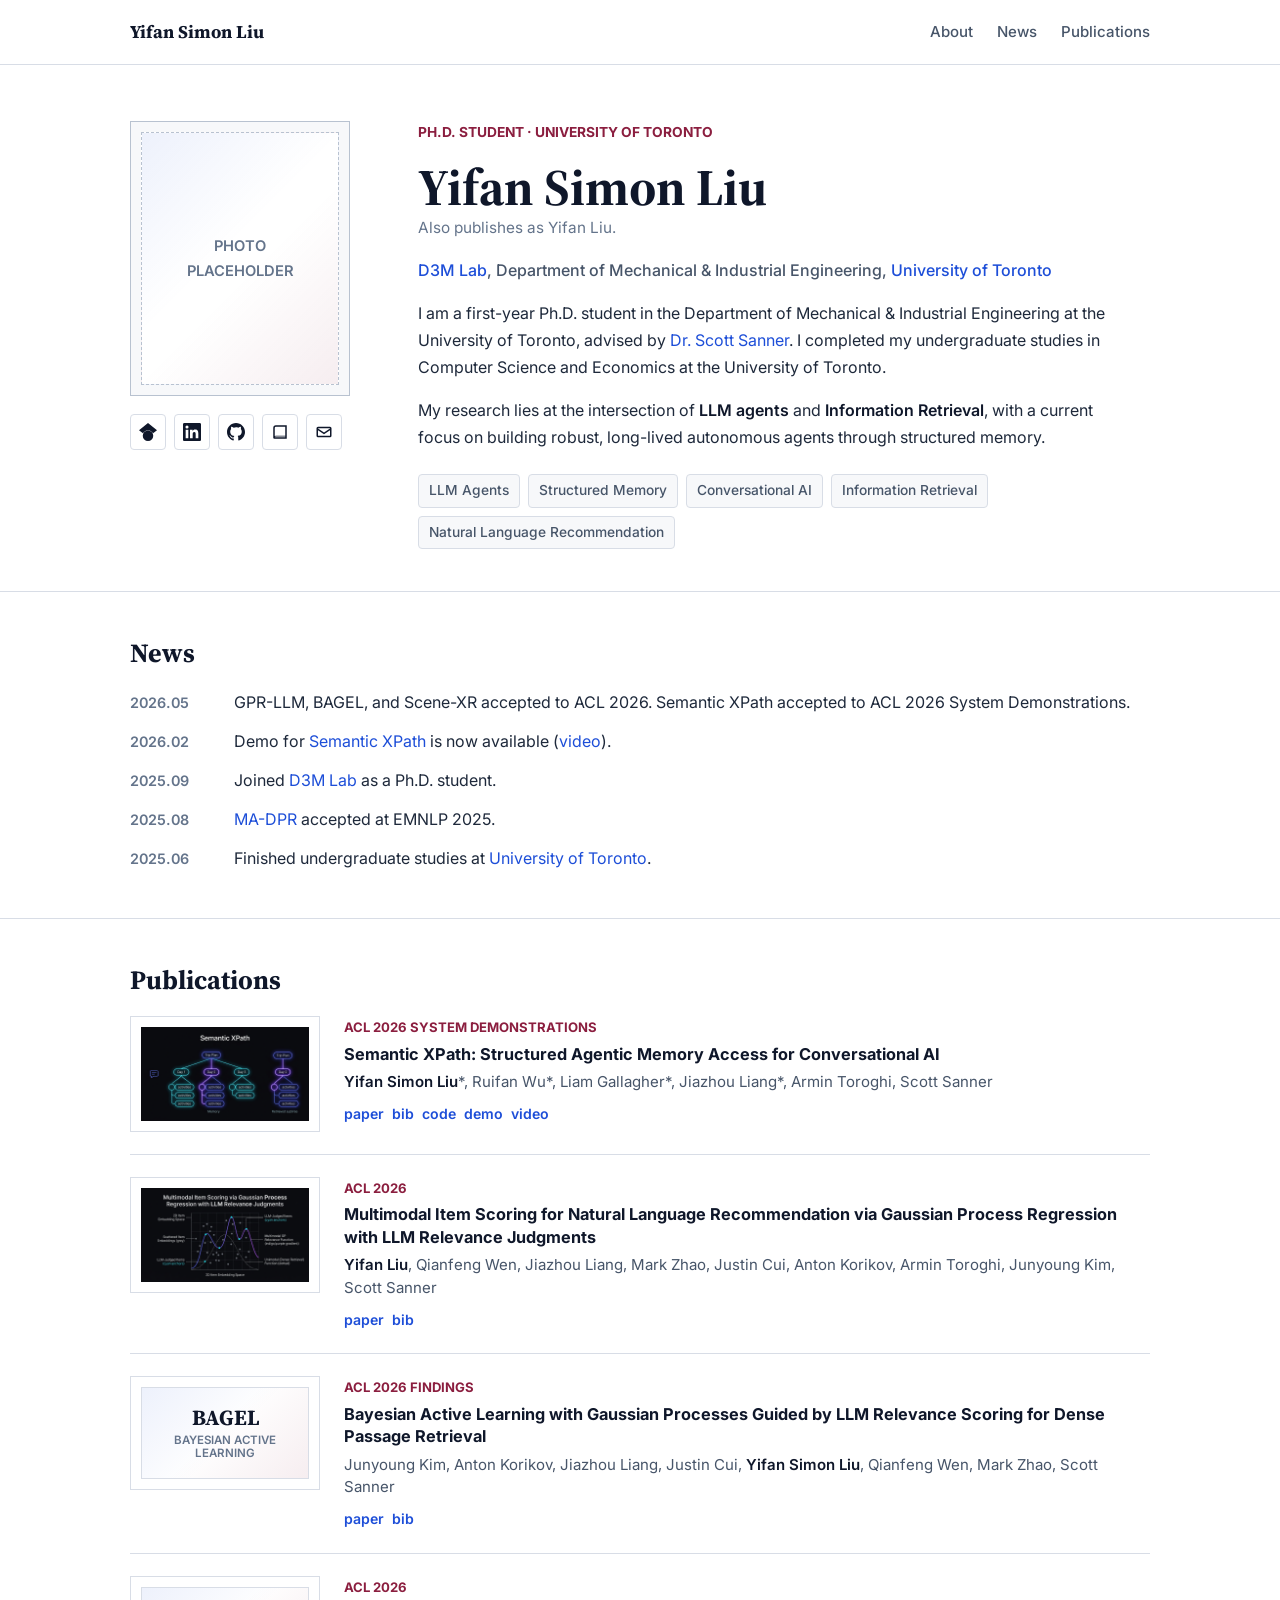
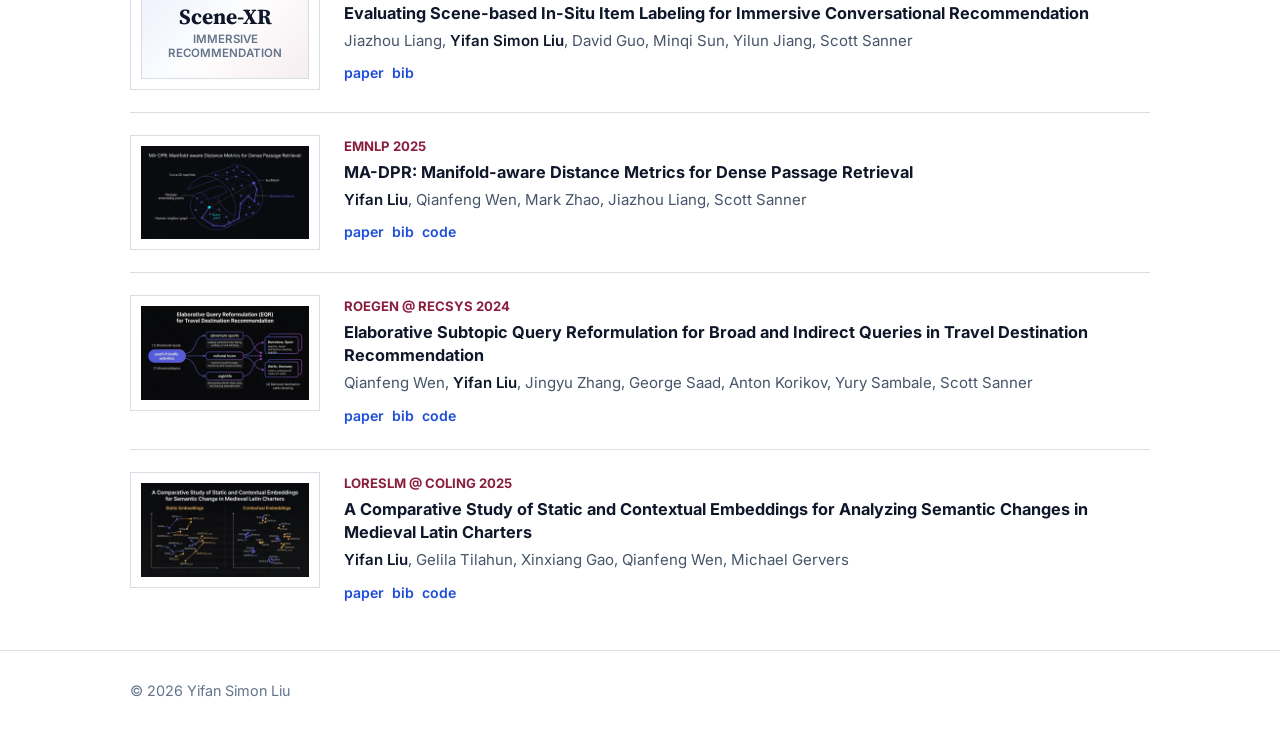
==== index.html @ dc2bb4fc "Keep desktop layout across viewports" ====
<!DOCTYPE html>
<html lang="en">
<head>
  <meta charset="UTF-8">
  <meta name="viewport" content="width=device-width, initial-scale=1.0">
  <title>Yifan Simon Liu</title>
  <meta name="description" content="Yifan Simon Liu, also known as Yifan Liu, is a Ph.D. student at the University of Toronto researching LLM agents, structured memory, conversational AI, and information retrieval.">
  <meta name="keywords" content="Yifan Simon Liu, Yifan Liu, YifanLiu2, University of Toronto, D3M Lab, LLM agents, structured memory, conversational AI, information retrieval, natural language recommendation">
  <meta name="author" content="Yifan Simon Liu">
  <meta property="og:title" content="Yifan Simon Liu">
  <meta property="og:description" content="Ph.D. student at the University of Toronto researching LLM agents and information retrieval.">
  <meta property="og:type" content="website">
  <meta name="twitter:card" content="summary">
  <link rel="preconnect" href="https://fonts.googleapis.com">
  <link rel="preconnect" href="https://fonts.gstatic.com" crossorigin>
  <link href="https://fonts.googleapis.com/css2?family=Inter:wght@400;500;600;700&family=Source+Serif+4:wght@500;600;700&display=swap" rel="stylesheet">
  <link rel="icon" href="data:image/svg+xml,%3Csvg xmlns='http://www.w3.org/2000/svg' viewBox='0 0 64 64'%3E%3Crect width='64' height='64' fill='%230f172a'/%3E%3Ctext x='32' y='39' text-anchor='middle' font-family='Georgia,serif' font-size='22' font-weight='700' fill='white'%3EYSL%3C/text%3E%3C/svg%3E">
  <link rel="stylesheet" href="style.css?v=20260528c">
  <script type="application/ld+json">
    {
      "@context": "https://schema.org",
      "@type": "Person",
      "name": "Yifan Simon Liu",
      "alternateName": ["Yifan Liu", "YifanLiu2"],
      "affiliation": {
        "@type": "CollegeOrUniversity",
        "name": "University of Toronto"
      },
      "email": "mailto:yifan.liu@mail.utoronto.ca",
      "url": "https://yifanliu2.github.io/",
      "sameAs": [
        "https://github.com/YifanLiu2",
        "https://scholar.google.ca/citations?user=wwe0h94AAAAJ&hl=en",
        "https://www.linkedin.com/in/liu-yifan-b5b281249/",
        "https://aclanthology.org/people/yifan-simon-liu/"
      ]
    }
  </script>
</head>
<body>
  <header class="site-header">
    <nav class="nav" id="nav" aria-label="Primary navigation">
      <a href="#about" class="nav-brand">Yifan Simon Liu</a>
      <button class="nav-toggle" id="nav-toggle" type="button" aria-label="Toggle navigation" aria-expanded="false">
        <span></span>
        <span></span>
        <span></span>
      </button>
      <div class="nav-links" id="nav-links">
        <a href="#about">About</a>
        <a href="#news">News</a>
        <a href="#publications">Publications</a>
      </div>
    </nav>
  </header>

  <main>
    <section class="profile-section" id="about">
      <div class="container profile-layout">
        <div class="profile-main">
          <p class="eyebrow">Ph.D. Student · University of Toronto</p>
          <h1>Yifan Simon Liu</h1>
          <p class="name-note">Also publishes as Yifan Liu.</p>
          <p class="affiliation">
            <a href="https://d3m.mie.utoronto.ca/" target="_blank" rel="noopener">D3M Lab</a>,
            Department of Mechanical &amp; Industrial Engineering,
            <a href="https://www.utoronto.ca/" target="_blank" rel="noopener">University of Toronto</a>
          </p>
          <p>
            I am a first-year Ph.D. student in the Department of Mechanical &amp; Industrial Engineering
            at the University of Toronto, advised by
            <a href="https://d3m.mie.utoronto.ca/members/ssanner/" target="_blank" rel="noopener">Dr. Scott Sanner</a>.
            I completed my undergraduate studies in Computer Science and Economics at the University of Toronto.
          </p>
          <p>
            My research lies at the intersection of <strong>LLM agents</strong> and
            <strong>Information Retrieval</strong>, with a current focus on building robust,
            long-lived autonomous agents through structured memory.
          </p>
          <div class="research-interests" aria-label="Research interests">
            <span>LLM Agents</span>
            <span>Structured Memory</span>
            <span>Conversational AI</span>
            <span>Information Retrieval</span>
            <span>Natural Language Recommendation</span>
          </div>
        </div>

        <aside class="profile-aside" aria-label="Profile photo and links">
          <div class="portrait-frame">
            <div class="portrait-placeholder">Photo<br>Placeholder</div>
          </div>
          <div class="profile-icons" aria-label="Profile links">
            <a class="profile-icon-link" href="https://scholar.google.ca/citations?user=wwe0h94AAAAJ&hl=en" target="_blank" rel="noopener" aria-label="Google Scholar" title="Google Scholar">
              <svg viewBox="0 0 24 24" aria-hidden="true"><path d="M5.242 13.769 0 9.5 12 0l12 9.5-5.242 4.269C17.548 11.249 14.978 9.5 12 9.5c-2.977 0-5.548 1.748-6.758 4.269ZM12 10a7 7 0 1 0 0 14 7 7 0 0 0 0-14Z"/></svg>
              <span class="sr-only">Google Scholar</span>
            </a>
            <a class="profile-icon-link" href="https://www.linkedin.com/in/liu-yifan-b5b281249/" target="_blank" rel="noopener" aria-label="LinkedIn" title="LinkedIn">
              <svg viewBox="0 0 24 24" aria-hidden="true"><path d="M20.447 20.452h-3.554v-5.569c0-1.328-.027-3.037-1.852-3.037-1.853 0-2.136 1.445-2.136 2.939v5.667H9.351V9h3.414v1.561h.046c.477-.9 1.637-1.85 3.37-1.85 3.601 0 4.267 2.37 4.267 5.455v6.286ZM5.337 7.433a2.063 2.063 0 1 1 0-4.126 2.063 2.063 0 0 1 0 4.126ZM7.119 20.452H3.555V9h3.564v11.452ZM22.225 0H1.771C.792 0 0 .774 0 1.729v20.542C0 23.227.792 24 1.771 24h20.451C23.2 24 24 23.227 24 22.271V1.729C24 .774 23.2 0 22.222 0h.003Z"/></svg>
              <span class="sr-only">LinkedIn</span>
            </a>
            <a class="profile-icon-link" href="https://github.com/YifanLiu2" target="_blank" rel="noopener" aria-label="GitHub" title="GitHub">
              <svg viewBox="0 0 24 24" aria-hidden="true"><path d="M12 0C5.374 0 0 5.373 0 12c0 5.302 3.438 9.8 8.207 11.387.599.111.793-.261.793-.577v-2.234c-3.338.726-4.033-1.416-4.033-1.416-.546-1.387-1.333-1.756-1.333-1.756-1.089-.745.083-.729.083-.729 1.205.084 1.839 1.237 1.839 1.237 1.07 1.834 2.807 1.304 3.492.997.107-.775.418-1.305.762-1.604-2.665-.305-5.467-1.334-5.467-5.931 0-1.311.469-2.381 1.236-3.221-.124-.303-.535-1.524.117-3.176 0 0 1.008-.322 3.301 1.23A11.509 11.509 0 0 1 12 5.803c1.02.005 2.047.138 3.006.404 2.291-1.552 3.297-1.23 3.297-1.23.653 1.653.242 2.874.118 3.176.77.84 1.235 1.911 1.235 3.221 0 4.609-2.807 5.624-5.479 5.921.43.372.823 1.102.823 2.222v3.293c0 .319.192.694.801.576C20.566 21.797 24 17.3 24 12c0-6.627-5.373-12-12-12Z"/></svg>
              <span class="sr-only">GitHub</span>
            </a>
            <a class="profile-icon-link" href="https://aclanthology.org/people/yifan-simon-liu/" target="_blank" rel="noopener" aria-label="ACL Anthology" title="ACL Anthology">
              <svg viewBox="0 0 24 24" aria-hidden="true"><path d="M6.5 3A3.5 3.5 0 0 0 3 6.5v13A1.5 1.5 0 0 0 4.5 21H21V3H6.5Zm0 2H19v12H6.5A3.48 3.48 0 0 0 5 17.337V6.5A1.5 1.5 0 0 1 6.5 5ZM5 19.5A1.5 1.5 0 0 1 6.5 18H19v1H4.5a.5.5 0 0 1 .5.5Z"/></svg>
              <span class="sr-only">ACL Anthology</span>
            </a>
            <a class="profile-icon-link" href="mailto:yifan.liu@mail.utoronto.ca" aria-label="Email" title="Email">
              <svg viewBox="0 0 24 24" aria-hidden="true"><path d="M4 5h16a2 2 0 0 1 2 2v10a2 2 0 0 1-2 2H4a2 2 0 0 1-2-2V7a2 2 0 0 1 2-2Zm0 2v.35l8 5.334 8-5.334V7H4Zm16 10V9.754l-7.445 4.963a1 1 0 0 1-1.11 0L4 9.754V17h16Z"/></svg>
              <span class="sr-only">Email</span>
            </a>
          </div>
        </aside>
      </div>
    </section>

    <section class="section" id="news">
      <div class="container">
        <h2>News</h2>
        <ul class="news-list">
          <li>
            <time datetime="2026-05">2026.05</time>
            <span>GPR-LLM, BAGEL, and Scene-XR accepted to ACL 2026. Semantic XPath accepted to ACL 2026 System Demonstrations.</span>
          </li>
          <li>
            <time datetime="2026-02">2026.02</time>
            <span>Demo for <a href="https://semanticxpathchat.com/" target="_blank" rel="noopener">Semantic XPath</a> is now available (<a href="https://www.youtube.com/watch?v=l-DrEr4P5JA" target="_blank" rel="noopener">video</a>).</span>
          </li>
          <li>
            <time datetime="2025-09">2025.09</time>
            <span>Joined <a href="https://d3m.mie.utoronto.ca/" target="_blank" rel="noopener">D3M Lab</a> as a Ph.D. student.</span>
          </li>
          <li>
            <time datetime="2025-08">2025.08</time>
            <span><a href="https://aclanthology.org/2025.emnlp-main.1582.pdf" target="_blank" rel="noopener">MA-DPR</a> accepted at EMNLP 2025.</span>
          </li>
          <li>
            <time datetime="2025-06">2025.06</time>
            <span>Finished undergraduate studies at <a href="https://www.utoronto.ca/" target="_blank" rel="noopener">University of Toronto</a>.</span>
          </li>
        </ul>
      </div>
    </section>

    <section class="section" id="publications">
      <div class="container">
        <h2>Publications</h2>
        <div class="publications-list">
          <article class="publication-item">
            <a class="publication-figure" href="https://arxiv.org/abs/2603.01160" target="_blank" rel="noopener" aria-label="Semantic XPath paper">
              <img src="images/semantic-xpath.png" alt="Semantic XPath: tree-structured memory for conversational AI" loading="lazy">
            </a>
            <div class="publication-content">
              <p class="publication-venue">ACL 2026 System Demonstrations</p>
              <h3>
                <a href="https://arxiv.org/abs/2603.01160" target="_blank" rel="noopener">Semantic XPath: Structured Agentic Memory Access for Conversational AI</a>
              </h3>
              <p class="authors"><strong>Yifan Simon Liu</strong>*, Ruifan Wu*, Liam Gallagher*, Jiazhou Liang*, Armin Toroghi, Scott Sanner</p>
              <p class="publication-links">
                <a href="https://arxiv.org/pdf/2603.01160" target="_blank" rel="noopener">paper</a>
                <a href="https://arxiv.org/abs/2603.01160" target="_blank" rel="noopener">bib</a>
                <a href="https://github.com/D3Mlab/SemanticXpath-Chat" target="_blank" rel="noopener">code</a>
                <a href="https://semanticxpathchat.com/" target="_blank" rel="noopener">demo</a>
                <a href="https://www.youtube.com/watch?v=l-DrEr4P5JA" target="_blank" rel="noopener">video</a>
              </p>
            </div>
          </article>

          <article class="publication-item">
            <a class="publication-figure" href="https://arxiv.org/abs/2510.22023" target="_blank" rel="noopener" aria-label="GPR-LLM paper">
              <img src="images/gpr-llm.png" alt="Multimodal item scoring via Gaussian process regression" loading="lazy">
            </a>
            <div class="publication-content">
              <p class="publication-venue">ACL 2026</p>
              <h3>
                <a href="https://arxiv.org/abs/2510.22023" target="_blank" rel="noopener">Multimodal Item Scoring for Natural Language Recommendation via Gaussian Process Regression with LLM Relevance Judgments</a>
              </h3>
              <p class="authors"><strong>Yifan Liu</strong>, Qianfeng Wen, Jiazhou Liang, Mark Zhao, Justin Cui, Anton Korikov, Armin Toroghi, Junyoung Kim, Scott Sanner</p>
              <p class="publication-links">
                <a href="https://arxiv.org/pdf/2510.22023" target="_blank" rel="noopener">paper</a>
                <a href="https://arxiv.org/abs/2510.22023" target="_blank" rel="noopener">bib</a>
              </p>
            </div>
          </article>

          <article class="publication-item">
            <a class="publication-figure" href="https://arxiv.org/abs/2604.17906" target="_blank" rel="noopener" aria-label="BAGEL paper">
              <div class="publication-placeholder-card">
                <span>BAGEL</span>
                <small>Bayesian Active Learning</small>
              </div>
            </a>
            <div class="publication-content">
              <p class="publication-venue">ACL 2026 Findings</p>
              <h3>
                <a href="https://arxiv.org/abs/2604.17906" target="_blank" rel="noopener">Bayesian Active Learning with Gaussian Processes Guided by LLM Relevance Scoring for Dense Passage Retrieval</a>
              </h3>
              <p class="authors">Junyoung Kim, Anton Korikov, Jiazhou Liang, Justin Cui, <strong>Yifan Simon Liu</strong>, Qianfeng Wen, Mark Zhao, Scott Sanner</p>
              <p class="publication-links">
                <a href="https://arxiv.org/pdf/2604.17906" target="_blank" rel="noopener">paper</a>
                <a href="https://arxiv.org/abs/2604.17906" target="_blank" rel="noopener">bib</a>
              </p>
            </div>
          </article>

          <article class="publication-item">
            <a class="publication-figure" href="https://arxiv.org/abs/2604.09698" target="_blank" rel="noopener" aria-label="Scene-XR paper">
              <div class="publication-placeholder-card">
                <span>Scene-XR</span>
                <small>Immersive Recommendation</small>
              </div>
            </a>
            <div class="publication-content">
              <p class="publication-venue">ACL 2026</p>
              <h3>
                <a href="https://arxiv.org/abs/2604.09698" target="_blank" rel="noopener">Evaluating Scene-based In-Situ Item Labeling for Immersive Conversational Recommendation</a>
              </h3>
              <p class="authors">Jiazhou Liang, <strong>Yifan Simon Liu</strong>, David Guo, Minqi Sun, Yilun Jiang, Scott Sanner</p>
              <p class="publication-links">
                <a href="https://arxiv.org/pdf/2604.09698" target="_blank" rel="noopener">paper</a>
                <a href="https://arxiv.org/abs/2604.09698" target="_blank" rel="noopener">bib</a>
              </p>
            </div>
          </article>

          <article class="publication-item">
            <a class="publication-figure" href="https://aclanthology.org/2025.emnlp-main.1582/" target="_blank" rel="noopener" aria-label="MA-DPR paper">
              <img src="images/ma-dpr.png" alt="MA-DPR: manifold-aware distance metrics for dense passage retrieval" loading="lazy">
            </a>
            <div class="publication-content">
              <p class="publication-venue">EMNLP 2025</p>
              <h3>
                <a href="https://aclanthology.org/2025.emnlp-main.1582/" target="_blank" rel="noopener">MA-DPR: Manifold-aware Distance Metrics for Dense Passage Retrieval</a>
              </h3>
              <p class="authors"><strong>Yifan Liu</strong>, Qianfeng Wen, Mark Zhao, Jiazhou Liang, Scott Sanner</p>
              <p class="publication-links">
                <a href="https://aclanthology.org/2025.emnlp-main.1582.pdf" target="_blank" rel="noopener">paper</a>
                <a href="https://aclanthology.org/2025.emnlp-main.1582.bib" target="_blank" rel="noopener">bib</a>
                <a href="https://github.com/QianfengWen/Manifold_Distance_Retrieval" target="_blank" rel="noopener">code</a>
              </p>
            </div>
          </article>

          <article class="publication-item">
            <a class="publication-figure" href="https://arxiv.org/abs/2410.01598" target="_blank" rel="noopener" aria-label="Elaborative query reformulation paper">
              <img src="images/eqr.png" alt="Elaborative query reformulation for travel destination recommendation" loading="lazy">
            </a>
            <div class="publication-content">
              <p class="publication-venue">ROEGEN @ RecSys 2024</p>
              <h3>
                <a href="https://arxiv.org/abs/2410.01598" target="_blank" rel="noopener">Elaborative Subtopic Query Reformulation for Broad and Indirect Queries in Travel Destination Recommendation</a>
              </h3>
              <p class="authors">Qianfeng Wen, <strong>Yifan Liu</strong>, Jingyu Zhang, George Saad, Anton Korikov, Yury Sambale, Scott Sanner</p>
              <p class="publication-links">
                <a href="https://arxiv.org/pdf/2410.01598" target="_blank" rel="noopener">paper</a>
                <a href="https://arxiv.org/abs/2410.01598" target="_blank" rel="noopener">bib</a>
                <a href="https://github.com/YifanLiu2/ROEGEN-RecSys-24-EQR" target="_blank" rel="noopener">code</a>
              </p>
            </div>
          </article>

          <article class="publication-item">
            <a class="publication-figure" href="https://aclanthology.org/2025.loreslm-1.14/" target="_blank" rel="noopener" aria-label="Medieval Latin charters paper">
              <img src="images/latin-charters.png" alt="Comparative study of embeddings for semantic change in medieval Latin" loading="lazy">
            </a>
            <div class="publication-content">
              <p class="publication-venue">LoResLM @ COLING 2025</p>
              <h3>
                <a href="https://aclanthology.org/2025.loreslm-1.14/" target="_blank" rel="noopener">A Comparative Study of Static and Contextual Embeddings for Analyzing Semantic Changes in Medieval Latin Charters</a>
              </h3>
              <p class="authors"><strong>Yifan Liu</strong>, Gelila Tilahun, Xinxiang Gao, Qianfeng Wen, Michael Gervers</p>
              <p class="publication-links">
                <a href="https://aclanthology.org/2025.loreslm-1.14.pdf" target="_blank" rel="noopener">paper</a>
                <a href="https://aclanthology.org/2025.loreslm-1.14.bib" target="_blank" rel="noopener">bib</a>
                <a href="https://github.com/YifanLiu2/historical-text-embedding" target="_blank" rel="noopener">code</a>
              </p>
            </div>
          </article>
        </div>
      </div>
    </section>
  </main>

  <footer class="footer">
    <div class="container">
      <p>&copy; 2026 Yifan Simon Liu</p>
    </div>
  </footer>

  <script src="script.js?v=20260528"></script>
</body>
</html>
---- style.css ----
*, *::before, *::after {
  box-sizing: border-box;
}

:root {
  --page-bg: #ffffff;
  --surface: #f7f8fa;
  --surface-strong: #eef1f5;
  --border: #d8dde6;
  --border-strong: #b8c2d0;
  --text: #1e293b;
  --text-soft: #475569;
  --text-muted: #64748b;
  --heading: #0f172a;
  --link: #1d4ed8;
  --link-hover: #0f2f6f;
  --accent: #8b1e3f;
  --max-width: 1020px;
  --header-height: 64px;
  --font-sans: "Inter", -apple-system, BlinkMacSystemFont, "Segoe UI", sans-serif;
  --font-serif: "Source Serif 4", Georgia, serif;
}

html {
  scroll-behavior: smooth;
}

body {
  margin: 0;
  min-width: 1080px;
  background: var(--page-bg);
  color: var(--text);
  font-family: var(--font-sans);
  font-size: 16px;
  line-height: 1.68;
  text-rendering: optimizeLegibility;
  -webkit-font-smoothing: antialiased;
}

a {
  color: var(--link);
  text-decoration: none;
}

a:hover {
  color: var(--link-hover);
  text-decoration: underline;
  text-underline-offset: 3px;
}

strong {
  color: var(--heading);
  font-weight: 600;
}

.container {
  width: min(100% - 48px, var(--max-width));
  margin: 0 auto;
}

.site-header {
  position: sticky;
  top: 0;
  z-index: 20;
  background: rgba(255, 255, 255, 0.96);
  border-bottom: 1px solid var(--border);
  backdrop-filter: blur(14px);
}

.nav {
  width: min(100% - 48px, var(--max-width));
  height: var(--header-height);
  margin: 0 auto;
  display: flex;
  align-items: center;
  justify-content: space-between;
  gap: 24px;
}

.nav-brand {
  color: var(--heading);
  font-family: var(--font-serif);
  font-size: 1.12rem;
  font-weight: 700;
  white-space: nowrap;
}

.nav-brand:hover {
  color: var(--heading);
  text-decoration: none;
}

.nav-links {
  display: flex;
  align-items: center;
  gap: 24px;
}

.nav-links a {
  color: var(--text-soft);
  font-size: 0.94rem;
  font-weight: 500;
}

.nav-links a:hover {
  color: var(--heading);
}

.nav-toggle {
  display: none;
  width: 38px;
  height: 38px;
  border: 1px solid var(--border);
  border-radius: 4px;
  background: var(--page-bg);
  align-items: center;
  justify-content: center;
  flex-direction: column;
  gap: 5px;
}

.nav-toggle span {
  width: 18px;
  height: 2px;
  background: var(--text-soft);
  display: block;
}

.profile-section {
  padding: 56px 0 42px;
  border-bottom: 1px solid var(--border);
}

.profile-layout {
  display: grid;
  grid-template-columns: 240px minmax(0, 1fr);
  gap: 48px;
  align-items: start;
}

.profile-aside {
  grid-column: 1;
  grid-row: 1;
  display: flex;
  flex-direction: column;
  gap: 18px;
}

.portrait-frame {
  width: 220px;
  aspect-ratio: 4 / 5;
  border: 1px solid var(--border-strong);
  background: var(--surface);
  padding: 10px;
}

.portrait-placeholder {
  height: 100%;
  display: flex;
  align-items: center;
  justify-content: center;
  text-align: center;
  color: var(--text-muted);
  border: 1px dashed var(--border-strong);
  background:
    linear-gradient(135deg, rgba(29, 78, 216, 0.08), transparent 45%),
    linear-gradient(315deg, rgba(139, 30, 63, 0.08), transparent 45%),
    #ffffff;
  font-size: 0.92rem;
  font-weight: 600;
  text-transform: uppercase;
}

.profile-icons {
  display: flex;
  flex-wrap: wrap;
  gap: 8px;
}

.profile-icon-link {
  width: 36px;
  height: 36px;
  display: inline-flex;
  align-items: center;
  justify-content: center;
  color: var(--heading);
  background: #ffffff;
  border: 1px solid var(--border);
  border-radius: 4px;
}

.profile-icon-link:hover {
  color: var(--link);
  border-color: var(--border-strong);
  background: var(--surface);
  text-decoration: none;
}

.profile-icon-link svg {
  width: 18px;
  height: 18px;
  fill: currentColor;
}

.sr-only {
  position: absolute;
  width: 1px;
  height: 1px;
  padding: 0;
  margin: -1px;
  overflow: hidden;
  clip: rect(0, 0, 0, 0);
  white-space: nowrap;
  border: 0;
}

.profile-main {
  grid-column: 2;
  grid-row: 1;
  max-width: 720px;
}

.eyebrow {
  margin: 0 0 8px;
  color: var(--accent);
  font-size: 0.86rem;
  font-weight: 700;
  text-transform: uppercase;
}

h1,
h2,
h3 {
  color: var(--heading);
  margin: 0;
}

h1 {
  font-family: var(--font-serif);
  font-size: clamp(2.2rem, 4vw, 3.35rem);
  line-height: 1.08;
  font-weight: 700;
}

.name-note {
  margin: 8px 0 16px;
  color: var(--text-muted);
  font-size: 0.96rem;
}

.affiliation {
  margin: 0 0 22px;
  color: var(--text-soft);
  font-weight: 500;
}

.profile-main p {
  margin: 0 0 16px;
}

.research-interests {
  margin-top: 24px;
  display: flex;
  flex-wrap: wrap;
  gap: 8px;
}

.research-interests span {
  display: inline-flex;
  align-items: center;
  min-height: 30px;
  padding: 4px 10px;
  border: 1px solid var(--border);
  border-radius: 4px;
  background: var(--surface);
  color: var(--text-soft);
  font-size: 0.86rem;
  font-weight: 500;
}

.section {
  padding: 46px 0;
  border-bottom: 1px solid var(--border);
}

.section h2 {
  margin-bottom: 20px;
  font-family: var(--font-serif);
  font-size: 1.65rem;
  line-height: 1.2;
}

.news-list {
  list-style: none;
  margin: 0;
  padding: 0;
  display: grid;
  gap: 12px;
}

.news-list li {
  display: grid;
  grid-template-columns: 88px minmax(0, 1fr);
  gap: 16px;
  align-items: baseline;
}

.news-list time {
  color: var(--text-muted);
  font-size: 0.9rem;
  font-weight: 600;
}

.publications-list {
  display: grid;
  gap: 22px;
}

.publication-item {
  display: grid;
  grid-template-columns: 190px minmax(0, 1fr);
  gap: 24px;
  padding: 0 0 22px;
  border-bottom: 1px solid var(--border);
}

.publication-item:last-child {
  border-bottom: 0;
  padding-bottom: 0;
}

.publication-figure {
  align-self: start;
  display: flex;
  align-items: center;
  justify-content: center;
  border: 1px solid var(--border);
  background: #ffffff;
  overflow: hidden;
  padding: 10px;
  min-height: 112px;
}

.publication-figure:hover {
  border-color: var(--border-strong);
}

.publication-figure img {
  width: 100%;
  height: auto;
  display: block;
  background: #ffffff;
  object-fit: contain;
}

.publication-placeholder-card {
  width: 100%;
  min-height: 92px;
  display: flex;
  flex-direction: column;
  align-items: center;
  justify-content: center;
  gap: 4px;
  color: var(--heading);
  background:
    linear-gradient(135deg, rgba(29, 78, 216, 0.08), transparent 55%),
    linear-gradient(315deg, rgba(139, 30, 63, 0.08), transparent 55%),
    #ffffff;
  border: 1px solid var(--border);
  text-align: center;
}

.publication-placeholder-card span {
  font-family: var(--font-serif);
  font-size: 1.35rem;
  font-weight: 700;
  line-height: 1.1;
}

.publication-placeholder-card small {
  max-width: 140px;
  color: var(--text-muted);
  font-size: 0.72rem;
  font-weight: 600;
  line-height: 1.2;
  text-transform: uppercase;
}

.publication-content {
  min-width: 0;
}

.publication-venue {
  margin: 0 0 4px;
  color: var(--accent);
  font-size: 0.82rem;
  font-weight: 700;
  text-transform: uppercase;
}

.publication-content h3 {
  margin-bottom: 6px;
  font-size: 1.02rem;
  line-height: 1.38;
  font-weight: 700;
}

.publication-content h3 a {
  color: var(--heading);
}

.publication-content h3 a:hover {
  color: var(--link);
}

.authors {
  margin: 0 0 9px;
  color: var(--text-soft);
  font-size: 0.94rem;
  line-height: 1.48;
}

.publication-links {
  margin: 0;
  display: flex;
  flex-wrap: wrap;
  gap: 8px;
  font-size: 0.88rem;
}

.publication-links a {
  font-weight: 600;
}

.footer {
  padding: 28px 0 38px;
  color: var(--text-muted);
  font-size: 0.9rem;
}

.footer p {
  margin: 0;
}
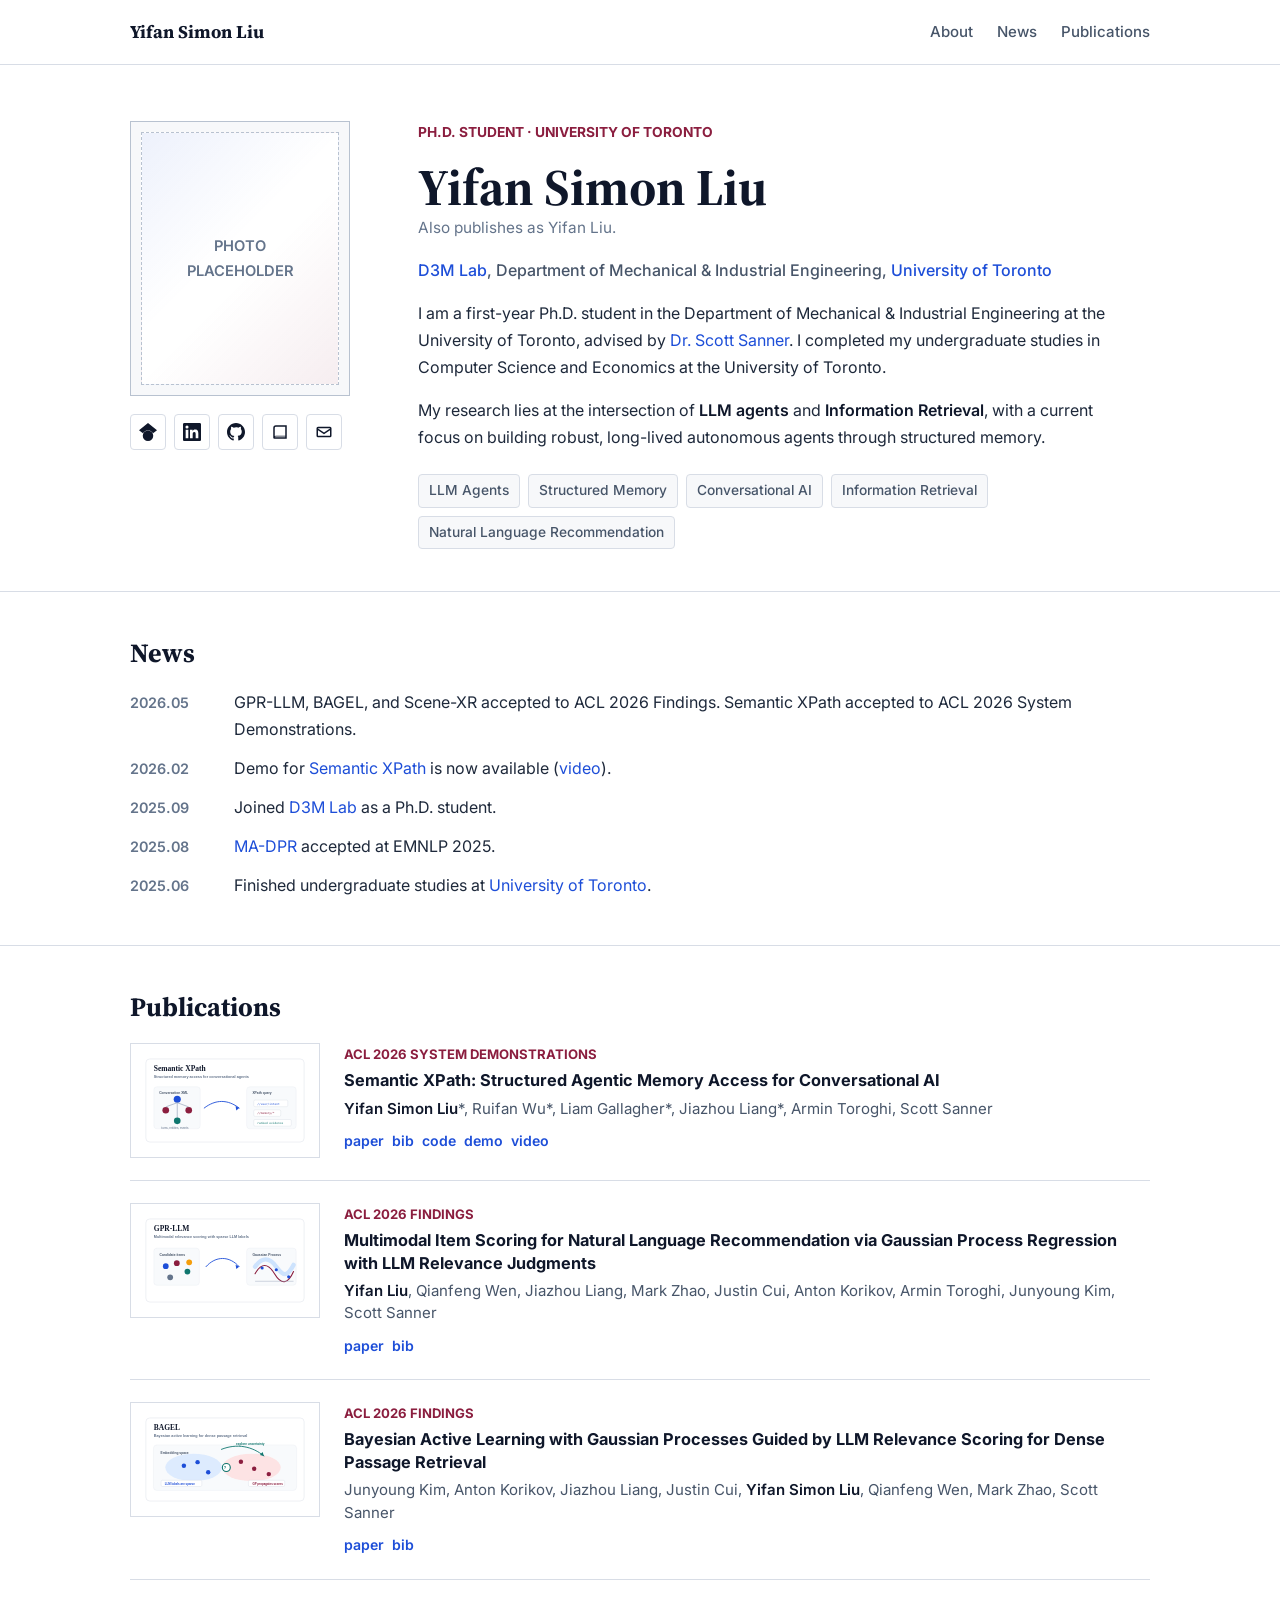
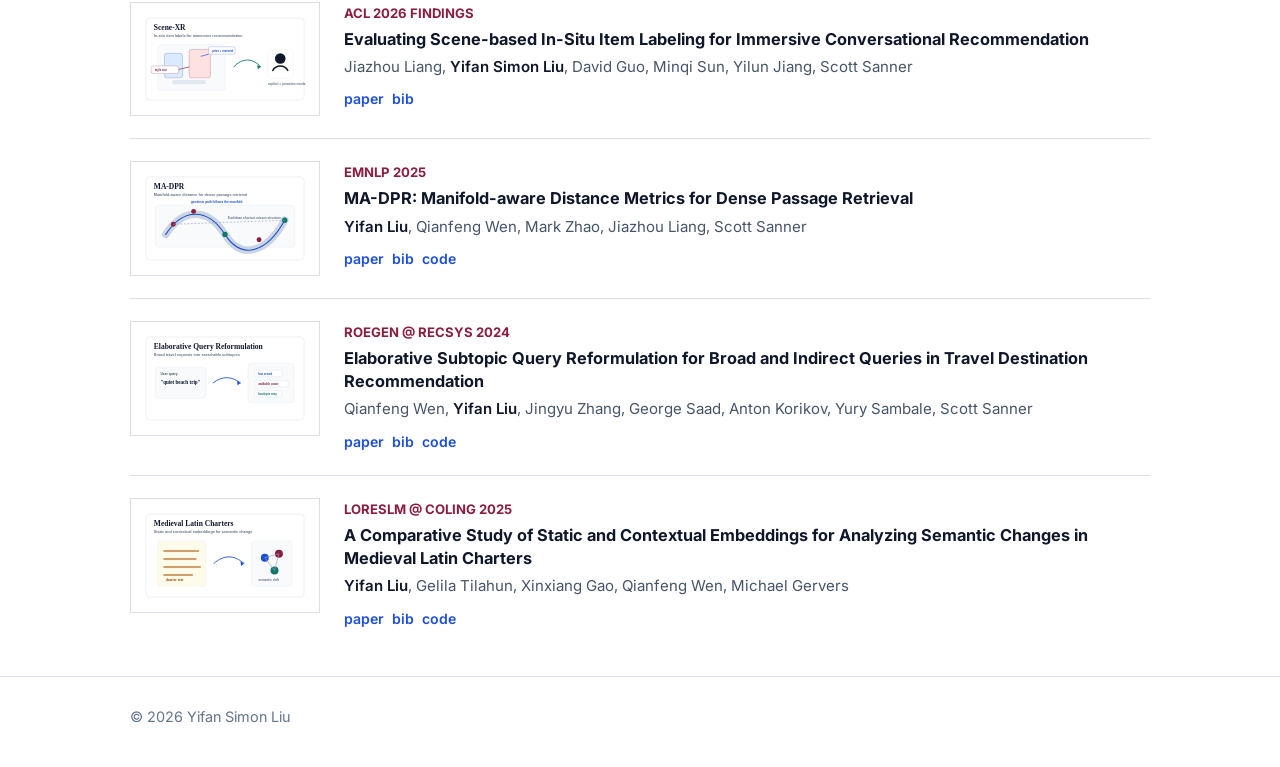
==== commit 1f1b9350: "Add unified white publication teasers" ====
--- a/index.html
+++ b/index.html
@@ -15,7 +15,7 @@
   <link rel="preconnect" href="https://fonts.gstatic.com" crossorigin>
   <link href="https://fonts.googleapis.com/css2?family=Inter:wght@400;500;600;700&family=Source+Serif+4:wght@500;600;700&display=swap" rel="stylesheet">
   <link rel="icon" href="data:image/svg+xml,%3Csvg xmlns='http://www.w3.org/2000/svg' viewBox='0 0 64 64'%3E%3Crect width='64' height='64' fill='%230f172a'/%3E%3Ctext x='32' y='39' text-anchor='middle' font-family='Georgia,serif' font-size='22' font-weight='700' fill='white'%3EYSL%3C/text%3E%3C/svg%3E">
-  <link rel="stylesheet" href="style.css?v=20260528c">
+  <link rel="stylesheet" href="style.css?v=20260528d">
   <script type="application/ld+json">
     {
       "@context": "https://schema.org",
@@ -122,7 +122,7 @@
         <ul class="news-list">
           <li>
             <time datetime="2026-05">2026.05</time>
-            <span>GPR-LLM, BAGEL, and Scene-XR accepted to ACL 2026. Semantic XPath accepted to ACL 2026 System Demonstrations.</span>
+            <span>GPR-LLM, BAGEL, and Scene-XR accepted to ACL 2026 Findings. Semantic XPath accepted to ACL 2026 System Demonstrations.</span>
           </li>
           <li>
             <time datetime="2026-02">2026.02</time>
@@ -150,7 +150,7 @@
         <div class="publications-list">
           <article class="publication-item">
             <a class="publication-figure" href="https://arxiv.org/abs/2603.01160" target="_blank" rel="noopener" aria-label="Semantic XPath paper">
-              <img src="images/semantic-xpath.png" alt="Semantic XPath: tree-structured memory for conversational AI" loading="lazy">
+              <img src="images/semantic-xpath.svg" alt="Semantic XPath: structured memory access teaser" loading="lazy">
             </a>
             <div class="publication-content">
               <p class="publication-venue">ACL 2026 System Demonstrations</p>
@@ -170,10 +170,10 @@
 
           <article class="publication-item">
             <a class="publication-figure" href="https://arxiv.org/abs/2510.22023" target="_blank" rel="noopener" aria-label="GPR-LLM paper">
-              <img src="images/gpr-llm.png" alt="Multimodal item scoring via Gaussian process regression" loading="lazy">
-            </a>
-            <div class="publication-content">
-              <p class="publication-venue">ACL 2026</p>
+              <img src="images/gpr-llm.svg" alt="GPR-LLM multimodal item scoring teaser" loading="lazy">
+            </a>
+            <div class="publication-content">
+              <p class="publication-venue">ACL 2026 Findings</p>
               <h3>
                 <a href="https://arxiv.org/abs/2510.22023" target="_blank" rel="noopener">Multimodal Item Scoring for Natural Language Recommendation via Gaussian Process Regression with LLM Relevance Judgments</a>
               </h3>
@@ -187,10 +187,7 @@
 
           <article class="publication-item">
             <a class="publication-figure" href="https://arxiv.org/abs/2604.17906" target="_blank" rel="noopener" aria-label="BAGEL paper">
-              <div class="publication-placeholder-card">
-                <span>BAGEL</span>
-                <small>Bayesian Active Learning</small>
-              </div>
+              <img src="images/bagel.svg" alt="BAGEL Bayesian active learning teaser" loading="lazy">
             </a>
             <div class="publication-content">
               <p class="publication-venue">ACL 2026 Findings</p>
@@ -207,13 +204,10 @@
 
           <article class="publication-item">
             <a class="publication-figure" href="https://arxiv.org/abs/2604.09698" target="_blank" rel="noopener" aria-label="Scene-XR paper">
-              <div class="publication-placeholder-card">
-                <span>Scene-XR</span>
-                <small>Immersive Recommendation</small>
-              </div>
-            </a>
-            <div class="publication-content">
-              <p class="publication-venue">ACL 2026</p>
+              <img src="images/scene-xr.svg" alt="Scene-XR immersive recommendation teaser" loading="lazy">
+            </a>
+            <div class="publication-content">
+              <p class="publication-venue">ACL 2026 Findings</p>
               <h3>
                 <a href="https://arxiv.org/abs/2604.09698" target="_blank" rel="noopener">Evaluating Scene-based In-Situ Item Labeling for Immersive Conversational Recommendation</a>
               </h3>
@@ -227,7 +221,7 @@
 
           <article class="publication-item">
             <a class="publication-figure" href="https://aclanthology.org/2025.emnlp-main.1582/" target="_blank" rel="noopener" aria-label="MA-DPR paper">
-              <img src="images/ma-dpr.png" alt="MA-DPR: manifold-aware distance metrics for dense passage retrieval" loading="lazy">
+              <img src="images/ma-dpr.svg" alt="MA-DPR manifold-aware retrieval teaser" loading="lazy">
             </a>
             <div class="publication-content">
               <p class="publication-venue">EMNLP 2025</p>
@@ -245,7 +239,7 @@
 
           <article class="publication-item">
             <a class="publication-figure" href="https://arxiv.org/abs/2410.01598" target="_blank" rel="noopener" aria-label="Elaborative query reformulation paper">
-              <img src="images/eqr.png" alt="Elaborative query reformulation for travel destination recommendation" loading="lazy">
+              <img src="images/eqr.svg" alt="Elaborative query reformulation teaser" loading="lazy">
             </a>
             <div class="publication-content">
               <p class="publication-venue">ROEGEN @ RecSys 2024</p>
@@ -263,7 +257,7 @@
 
           <article class="publication-item">
             <a class="publication-figure" href="https://aclanthology.org/2025.loreslm-1.14/" target="_blank" rel="noopener" aria-label="Medieval Latin charters paper">
-              <img src="images/latin-charters.png" alt="Comparative study of embeddings for semantic change in medieval Latin" loading="lazy">
+              <img src="images/latin-charters.svg" alt="Medieval Latin semantic change teaser" loading="lazy">
             </a>
             <div class="publication-content">
               <p class="publication-venue">LoResLM @ COLING 2025</p>
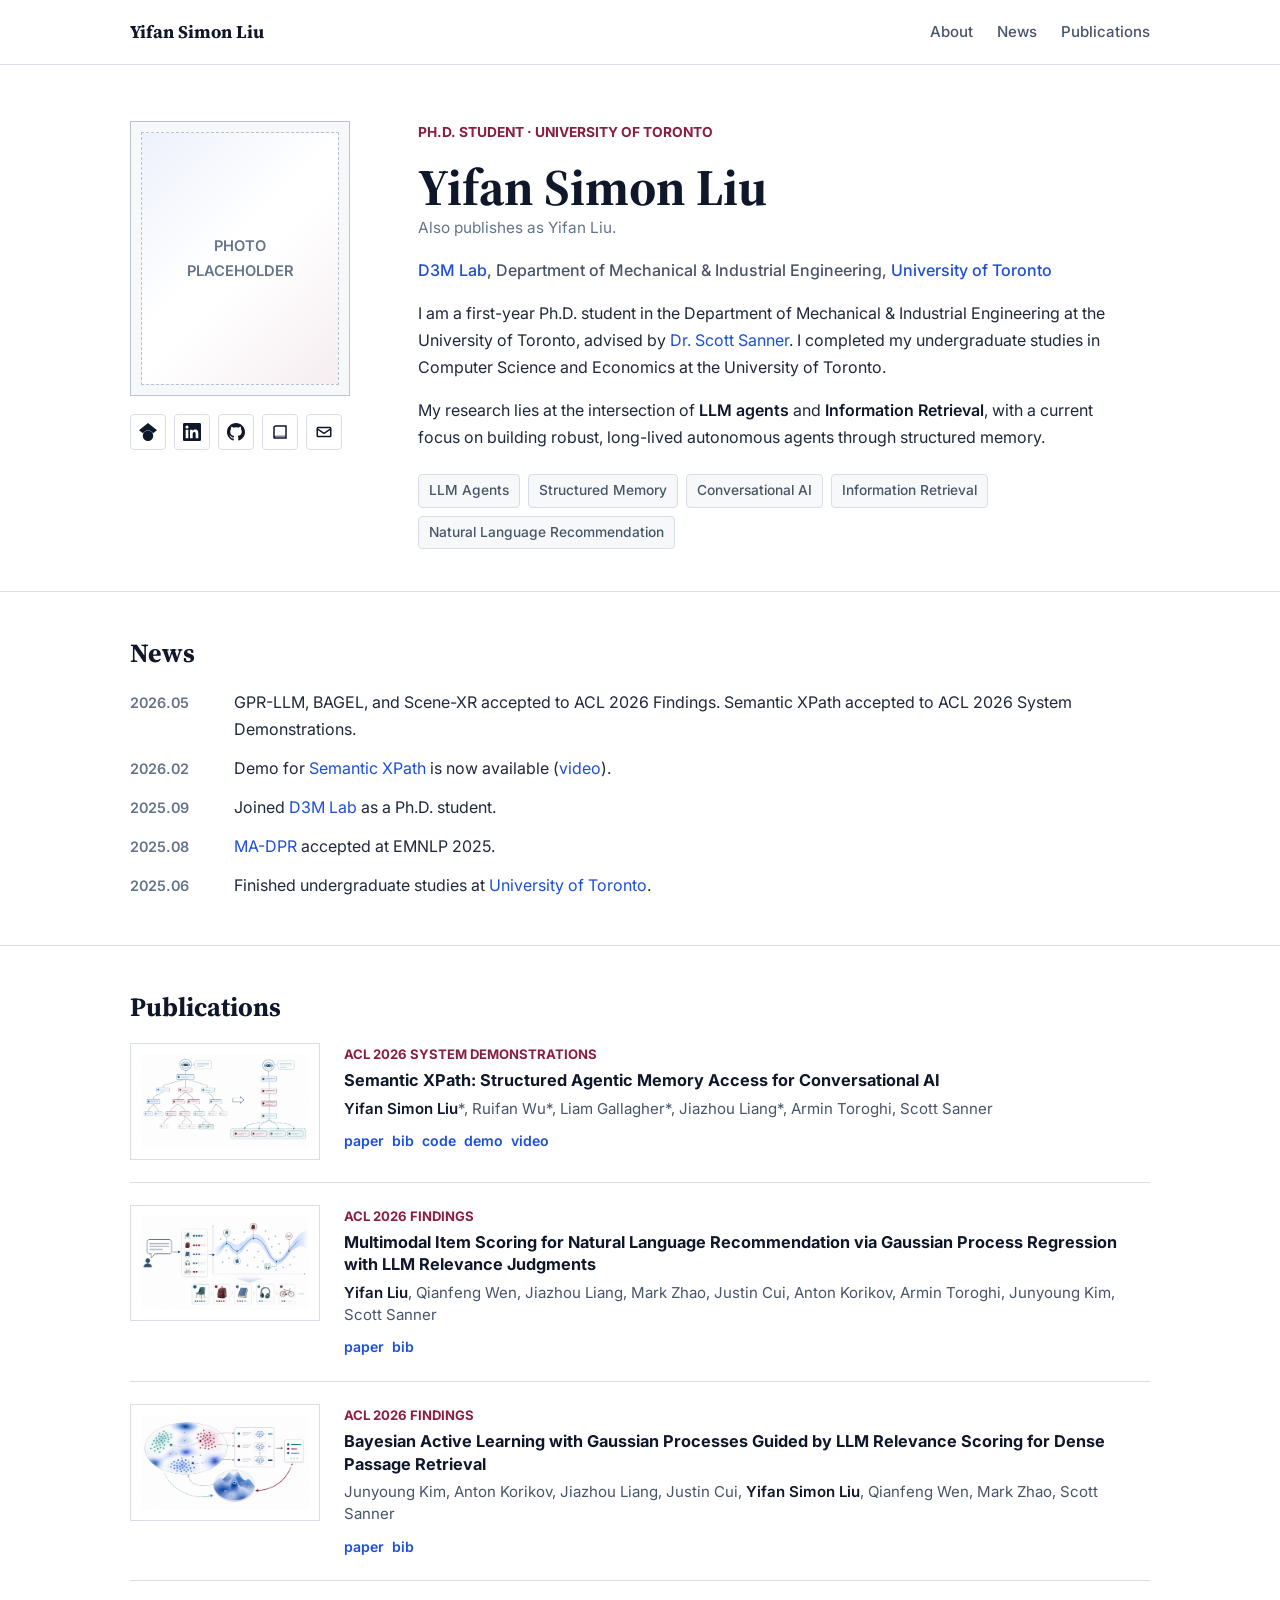
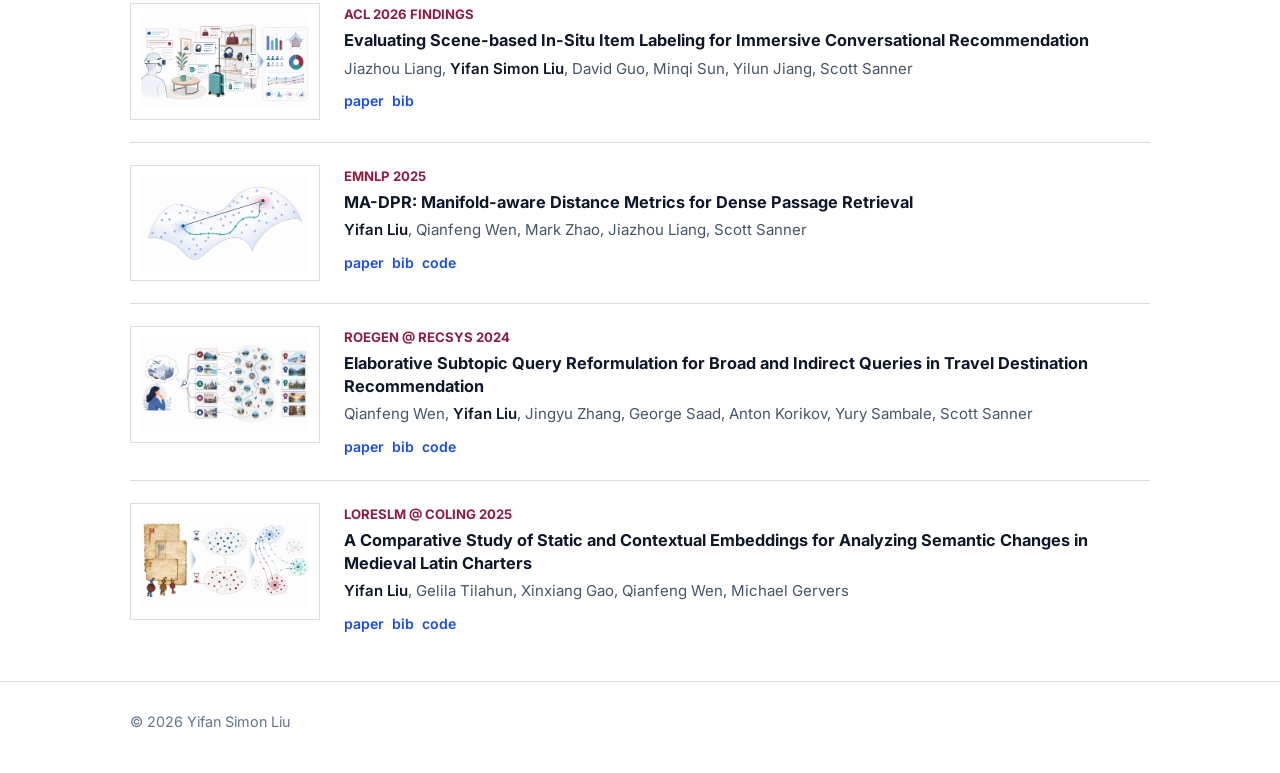
==== commit 46a0c168: "Replace publication teasers with image2 renders" ====
--- a/index.html
+++ b/index.html
@@ -150,7 +150,7 @@
         <div class="publications-list">
           <article class="publication-item">
             <a class="publication-figure" href="https://arxiv.org/abs/2603.01160" target="_blank" rel="noopener" aria-label="Semantic XPath paper">
-              <img src="images/semantic-xpath.svg" alt="Semantic XPath: structured memory access teaser" loading="lazy">
+              <img src="images/semantic-xpath-image2.png" alt="Semantic XPath: structured memory access teaser" loading="lazy">
             </a>
             <div class="publication-content">
               <p class="publication-venue">ACL 2026 System Demonstrations</p>
@@ -170,7 +170,7 @@
 
           <article class="publication-item">
             <a class="publication-figure" href="https://arxiv.org/abs/2510.22023" target="_blank" rel="noopener" aria-label="GPR-LLM paper">
-              <img src="images/gpr-llm.svg" alt="GPR-LLM multimodal item scoring teaser" loading="lazy">
+              <img src="images/gpr-llm-image2.png" alt="GPR-LLM multimodal item scoring teaser" loading="lazy">
             </a>
             <div class="publication-content">
               <p class="publication-venue">ACL 2026 Findings</p>
@@ -187,7 +187,7 @@
 
           <article class="publication-item">
             <a class="publication-figure" href="https://arxiv.org/abs/2604.17906" target="_blank" rel="noopener" aria-label="BAGEL paper">
-              <img src="images/bagel.svg" alt="BAGEL Bayesian active learning teaser" loading="lazy">
+              <img src="images/bagel-image2.png" alt="BAGEL Bayesian active learning teaser" loading="lazy">
             </a>
             <div class="publication-content">
               <p class="publication-venue">ACL 2026 Findings</p>
@@ -204,7 +204,7 @@
 
           <article class="publication-item">
             <a class="publication-figure" href="https://arxiv.org/abs/2604.09698" target="_blank" rel="noopener" aria-label="Scene-XR paper">
-              <img src="images/scene-xr.svg" alt="Scene-XR immersive recommendation teaser" loading="lazy">
+              <img src="images/scene-xr-image2.png" alt="Scene-XR immersive recommendation teaser" loading="lazy">
             </a>
             <div class="publication-content">
               <p class="publication-venue">ACL 2026 Findings</p>
@@ -221,7 +221,7 @@
 
           <article class="publication-item">
             <a class="publication-figure" href="https://aclanthology.org/2025.emnlp-main.1582/" target="_blank" rel="noopener" aria-label="MA-DPR paper">
-              <img src="images/ma-dpr.svg" alt="MA-DPR manifold-aware retrieval teaser" loading="lazy">
+              <img src="images/ma-dpr-image2.png" alt="MA-DPR manifold-aware retrieval teaser" loading="lazy">
             </a>
             <div class="publication-content">
               <p class="publication-venue">EMNLP 2025</p>
@@ -239,7 +239,7 @@
 
           <article class="publication-item">
             <a class="publication-figure" href="https://arxiv.org/abs/2410.01598" target="_blank" rel="noopener" aria-label="Elaborative query reformulation paper">
-              <img src="images/eqr.svg" alt="Elaborative query reformulation teaser" loading="lazy">
+              <img src="images/eqr-image2.png" alt="Elaborative query reformulation teaser" loading="lazy">
             </a>
             <div class="publication-content">
               <p class="publication-venue">ROEGEN @ RecSys 2024</p>
@@ -257,7 +257,7 @@
 
           <article class="publication-item">
             <a class="publication-figure" href="https://aclanthology.org/2025.loreslm-1.14/" target="_blank" rel="noopener" aria-label="Medieval Latin charters paper">
-              <img src="images/latin-charters.svg" alt="Medieval Latin semantic change teaser" loading="lazy">
+              <img src="images/latin-charters-image2.png" alt="Medieval Latin semantic change teaser" loading="lazy">
             </a>
             <div class="publication-content">
               <p class="publication-venue">LoResLM @ COLING 2025</p>
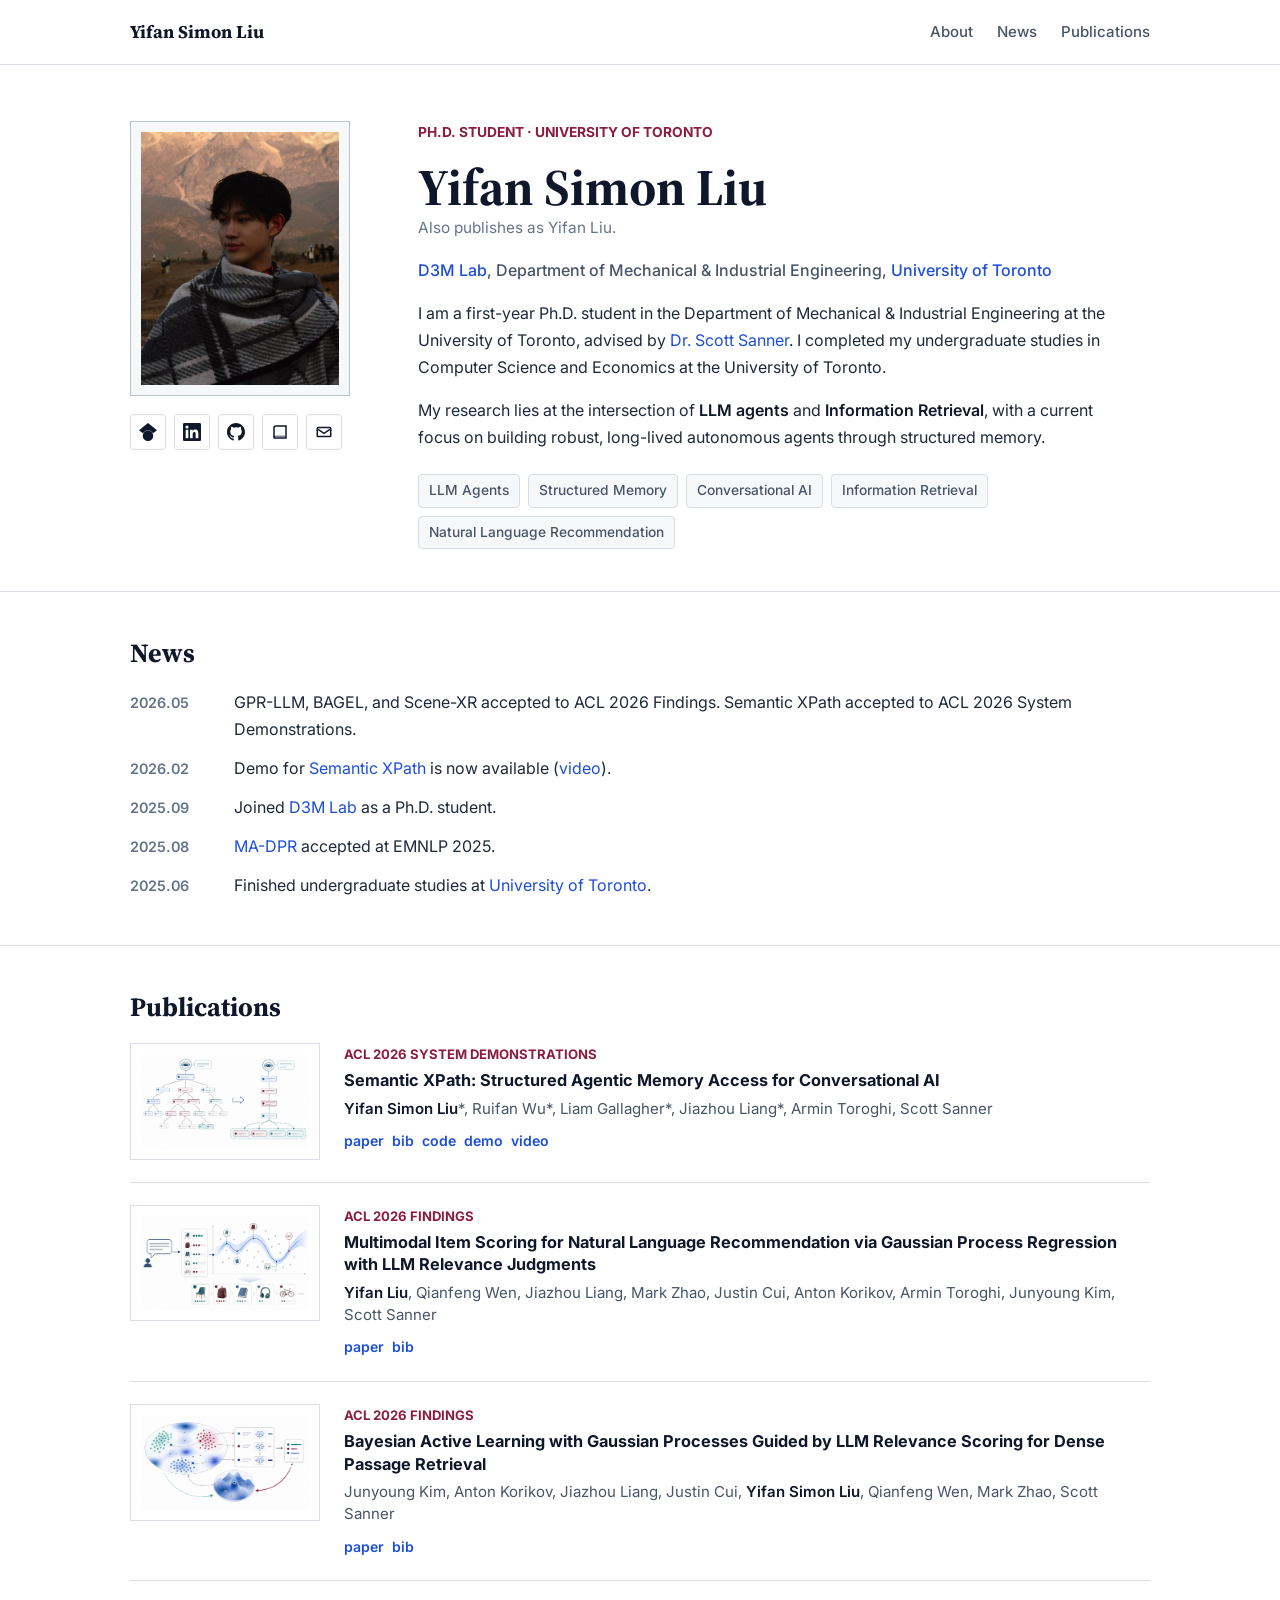
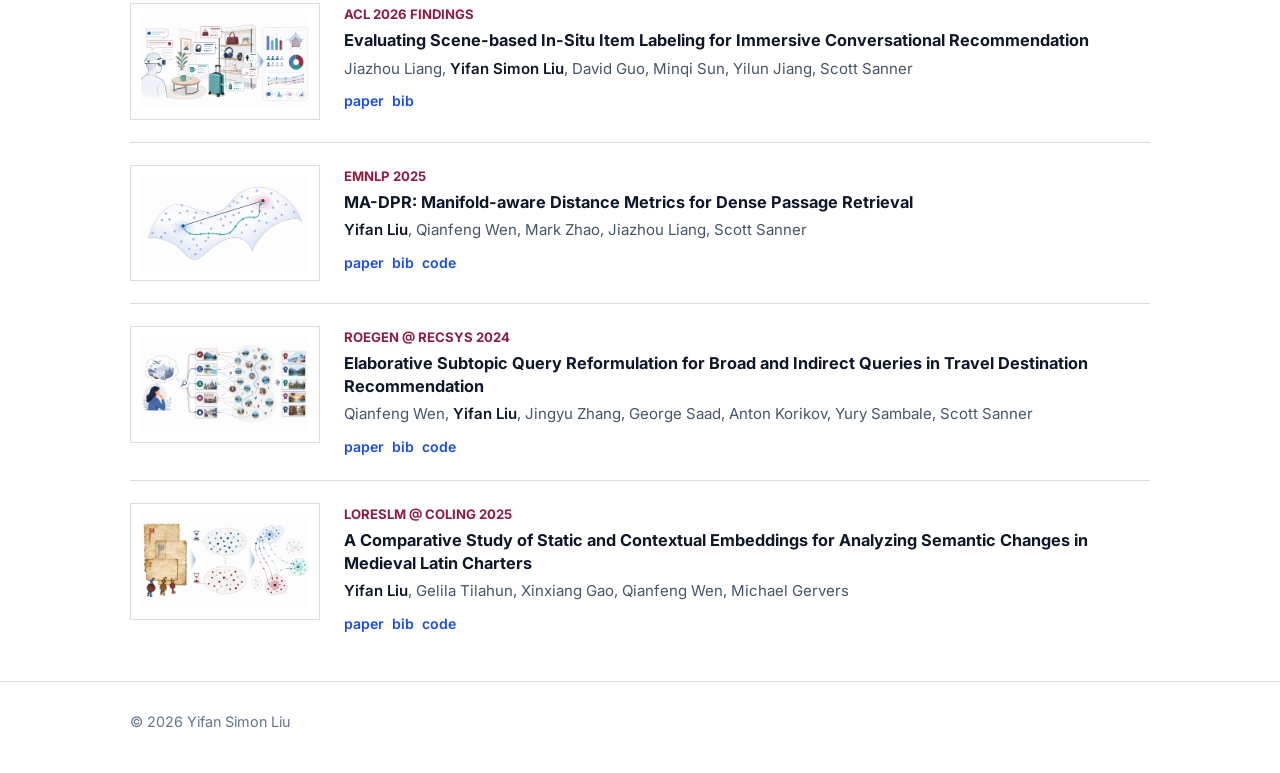
==== commit ec0dcada: "Add profile photo" ====
--- a/index.html
+++ b/index.html
@@ -7,10 +7,14 @@
   <meta name="description" content="Yifan Simon Liu, also known as Yifan Liu, is a Ph.D. student at the University of Toronto researching LLM agents, structured memory, conversational AI, and information retrieval.">
   <meta name="keywords" content="Yifan Simon Liu, Yifan Liu, YifanLiu2, University of Toronto, D3M Lab, LLM agents, structured memory, conversational AI, information retrieval, natural language recommendation">
   <meta name="author" content="Yifan Simon Liu">
+  <meta name="robots" content="index, follow">
+  <meta name="google-site-verification" content="C8BotnmGKC1QRZ-iXgw4Z_Oz5XE4km9EActP-Rs5j9M">
   <meta property="og:title" content="Yifan Simon Liu">
   <meta property="og:description" content="Ph.D. student at the University of Toronto researching LLM agents and information retrieval.">
   <meta property="og:type" content="website">
+  <meta property="og:url" content="https://yifanliu2.github.io/">
   <meta name="twitter:card" content="summary">
+  <link rel="canonical" href="https://yifanliu2.github.io/">
   <link rel="preconnect" href="https://fonts.googleapis.com">
   <link rel="preconnect" href="https://fonts.gstatic.com" crossorigin>
   <link href="https://fonts.googleapis.com/css2?family=Inter:wght@400;500;600;700&family=Source+Serif+4:wght@500;600;700&display=swap" rel="stylesheet">
@@ -88,7 +92,7 @@
 
         <aside class="profile-aside" aria-label="Profile photo and links">
           <div class="portrait-frame">
-            <div class="portrait-placeholder">Photo<br>Placeholder</div>
+            <img class="portrait-photo" src="images/profile-photo.jpg" alt="Yifan Simon Liu">
           </div>
           <div class="profile-icons" aria-label="Profile links">
             <a class="profile-icon-link" href="https://scholar.google.ca/citations?user=wwe0h94AAAAJ&hl=en" target="_blank" rel="noopener" aria-label="Google Scholar" title="Google Scholar">
--- a/style.css
+++ b/style.css
@@ -171,6 +171,14 @@
   text-transform: uppercase;
 }
 
+.portrait-photo {
+  width: 100%;
+  height: 100%;
+  display: block;
+  object-fit: cover;
+  object-position: center center;
+}
+
 .profile-icons {
   display: flex;
   flex-wrap: wrap;
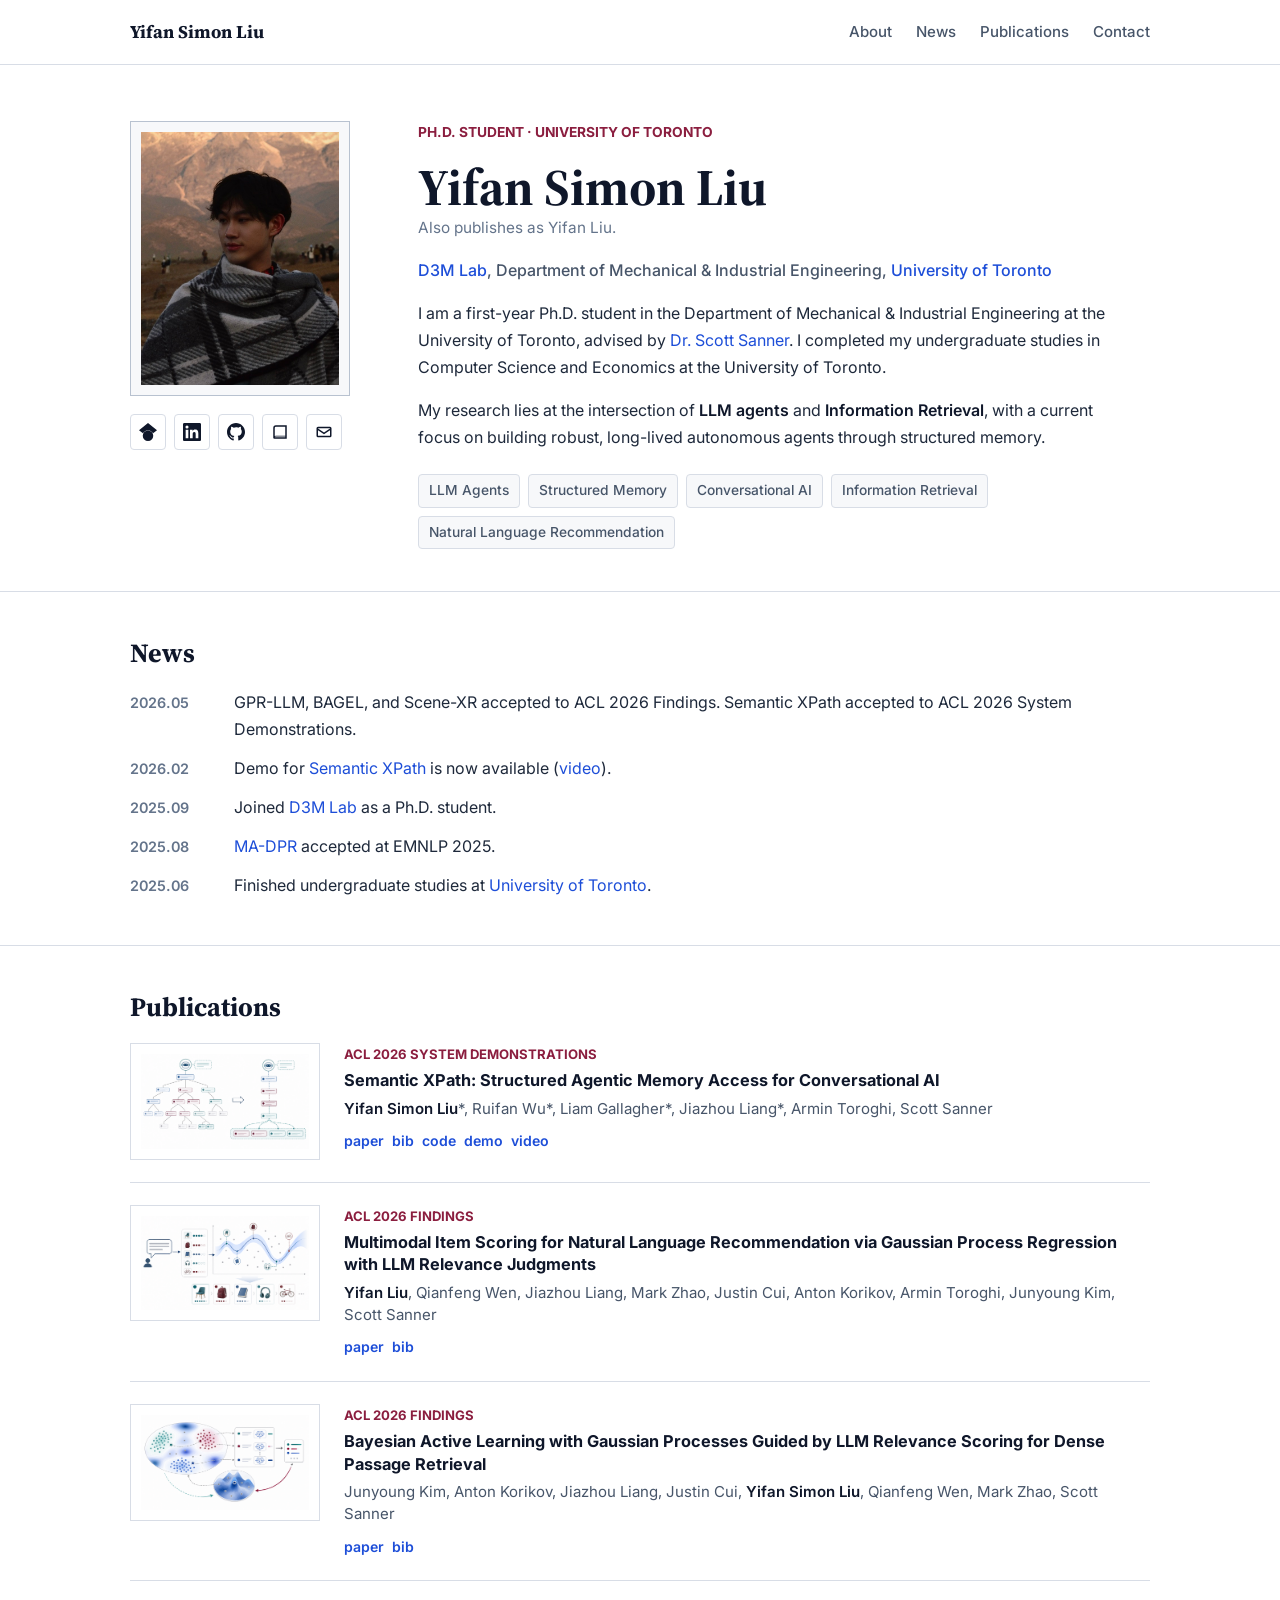
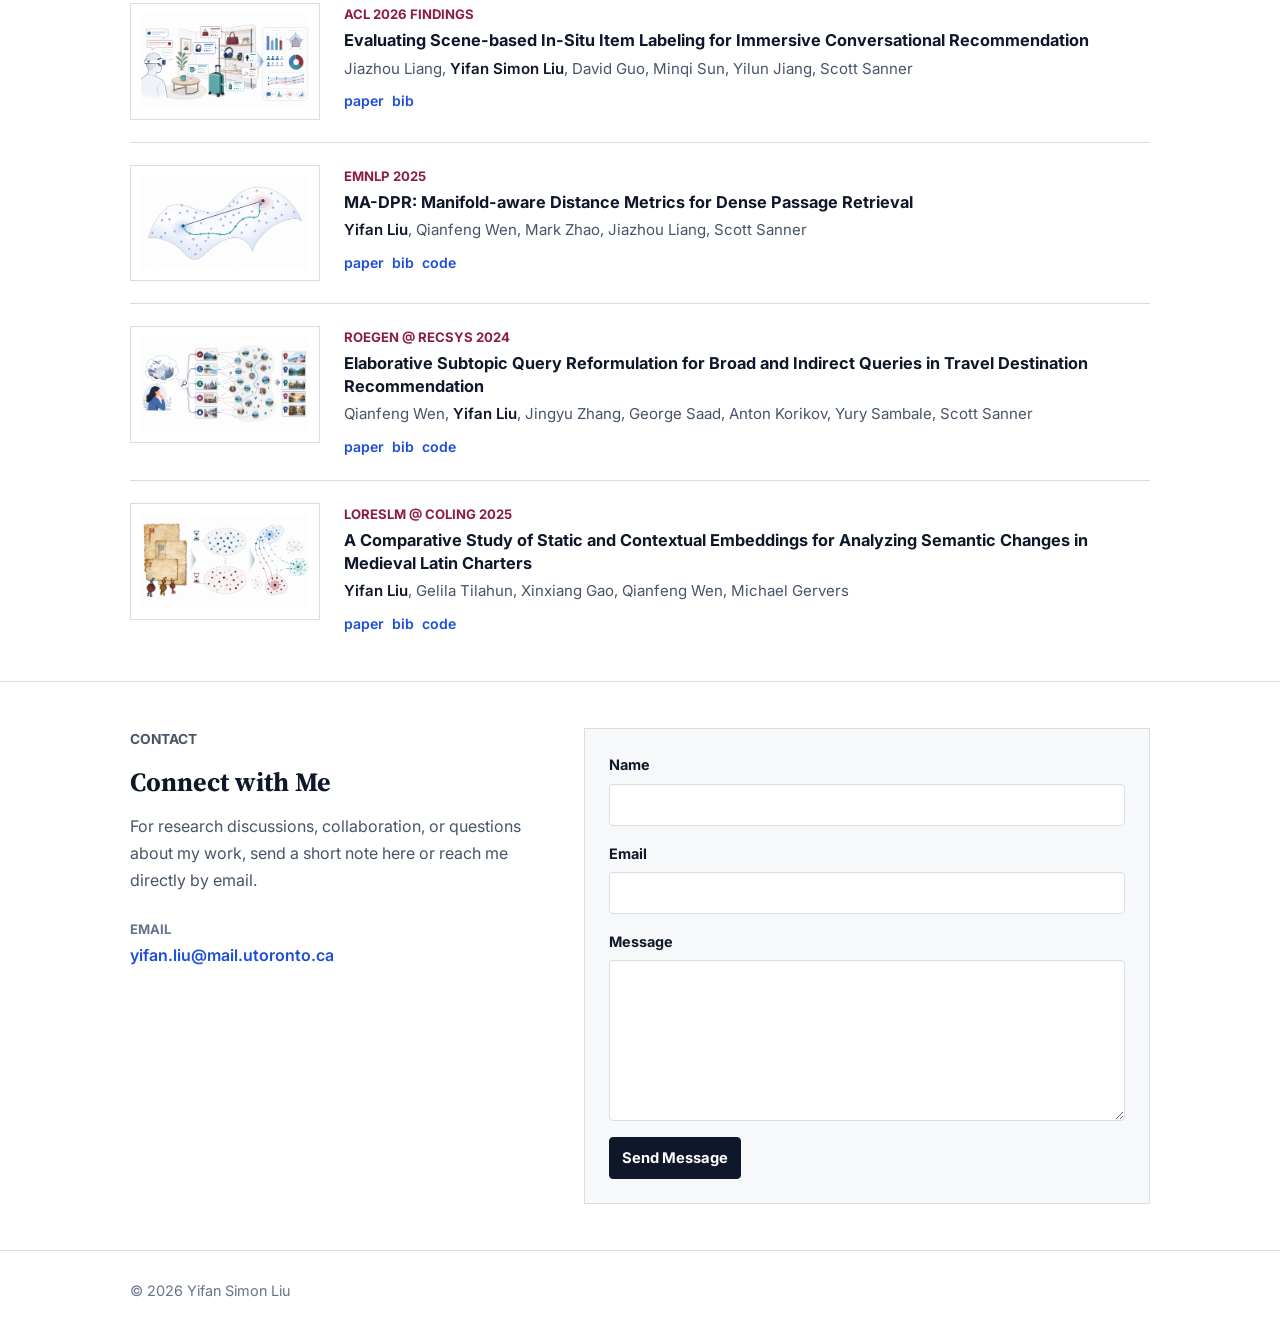
==== commit 0267e1ca: "Add contact form" ====
--- a/index.html
+++ b/index.html
@@ -19,7 +19,7 @@
   <link rel="preconnect" href="https://fonts.gstatic.com" crossorigin>
   <link href="https://fonts.googleapis.com/css2?family=Inter:wght@400;500;600;700&family=Source+Serif+4:wght@500;600;700&display=swap" rel="stylesheet">
   <link rel="icon" href="data:image/svg+xml,%3Csvg xmlns='http://www.w3.org/2000/svg' viewBox='0 0 64 64'%3E%3Crect width='64' height='64' fill='%230f172a'/%3E%3Ctext x='32' y='39' text-anchor='middle' font-family='Georgia,serif' font-size='22' font-weight='700' fill='white'%3EYSL%3C/text%3E%3C/svg%3E">
-  <link rel="stylesheet" href="style.css?v=20260528d">
+  <link rel="stylesheet" href="style.css?v=20260529">
   <script type="application/ld+json">
     {
       "@context": "https://schema.org",
@@ -54,6 +54,7 @@
         <a href="#about">About</a>
         <a href="#news">News</a>
         <a href="#publications">Publications</a>
+        <a href="#contact">Contact</a>
       </div>
     </nav>
   </header>
@@ -279,6 +280,50 @@
         </div>
       </div>
     </section>
+
+    <section class="section contact-section" id="contact">
+      <div class="container contact-layout">
+        <div class="contact-copy">
+          <p class="eyebrow">Contact</p>
+          <h2>Connect with Me</h2>
+          <p>
+            For research discussions, collaboration, or questions about my work,
+            send a short note here or reach me directly by email.
+          </p>
+          <p class="contact-direct">
+            <span>Email</span>
+            <a href="mailto:yifan.liu@mail.utoronto.ca">yifan.liu@mail.utoronto.ca</a>
+          </p>
+        </div>
+
+        <form class="contact-form" action="https://formsubmit.co/yifan.liu@mail.utoronto.ca" method="POST">
+          <input type="hidden" name="_subject" value="New message from yifanliu2.github.io">
+          <input type="hidden" name="_template" value="table">
+          <input type="hidden" name="_next" value="https://yifanliu2.github.io/?contact=sent#contact">
+          <input class="contact-honey" type="text" name="_honey" tabindex="-1" autocomplete="off" aria-hidden="true">
+
+          <div class="contact-field">
+            <label for="contact-name">Name</label>
+            <input id="contact-name" type="text" name="name" autocomplete="name" required>
+          </div>
+
+          <div class="contact-field">
+            <label for="contact-email">Email</label>
+            <input id="contact-email" type="email" name="email" autocomplete="email" required>
+          </div>
+
+          <div class="contact-field">
+            <label for="contact-message">Message</label>
+            <textarea id="contact-message" name="message" rows="6" required></textarea>
+          </div>
+
+          <div class="contact-actions">
+            <button type="submit">Send Message</button>
+            <p class="contact-status" id="contact-status" role="status" aria-live="polite"></p>
+          </div>
+        </form>
+      </div>
+    </section>
   </main>
 
   <footer class="footer">
@@ -287,6 +332,6 @@
     </div>
   </footer>
 
-  <script src="script.js?v=20260528"></script>
+  <script src="script.js?v=20260529"></script>
 </body>
 </html>
--- a/style.css
+++ b/style.css
@@ -440,6 +440,131 @@
   font-weight: 600;
 }
 
+.contact-section {
+  background: #ffffff;
+}
+
+.contact-layout {
+  display: grid;
+  grid-template-columns: minmax(0, 0.85fr) minmax(0, 1.15fr);
+  gap: 36px;
+  align-items: start;
+}
+
+.contact-copy h2 {
+  margin-bottom: 14px;
+}
+
+.contact-copy p {
+  margin: 0 0 16px;
+  color: var(--text-soft);
+}
+
+.contact-direct {
+  display: grid;
+  gap: 2px;
+  padding-top: 8px;
+}
+
+.contact-direct span {
+  color: var(--text-muted);
+  font-size: 0.82rem;
+  font-weight: 700;
+  text-transform: uppercase;
+}
+
+.contact-direct a {
+  font-weight: 600;
+}
+
+.contact-form {
+  display: grid;
+  gap: 16px;
+  padding: 24px;
+  border: 1px solid var(--border);
+  background: var(--surface);
+}
+
+.contact-field {
+  display: grid;
+  gap: 6px;
+}
+
+.contact-field label {
+  color: var(--heading);
+  font-size: 0.9rem;
+  font-weight: 700;
+}
+
+.contact-field input,
+.contact-field textarea {
+  width: 100%;
+  border: 1px solid var(--border);
+  border-radius: 4px;
+  background: #ffffff;
+  color: var(--text);
+  font: inherit;
+  line-height: 1.45;
+}
+
+.contact-field input {
+  height: 42px;
+  padding: 8px 10px;
+}
+
+.contact-field textarea {
+  min-height: 132px;
+  padding: 10px;
+  resize: vertical;
+}
+
+.contact-field input:focus,
+.contact-field textarea:focus {
+  outline: 2px solid rgba(29, 78, 216, 0.18);
+  outline-offset: 2px;
+  border-color: var(--link);
+}
+
+.contact-actions {
+  display: flex;
+  align-items: center;
+  gap: 16px;
+}
+
+.contact-actions button {
+  min-width: 132px;
+  height: 42px;
+  border: 1px solid var(--heading);
+  border-radius: 4px;
+  background: var(--heading);
+  color: #ffffff;
+  font: inherit;
+  font-size: 0.92rem;
+  font-weight: 700;
+  cursor: pointer;
+}
+
+.contact-actions button:hover {
+  background: var(--link-hover);
+  border-color: var(--link-hover);
+}
+
+.contact-status {
+  min-height: 22px;
+  margin: 0;
+  color: var(--text-muted);
+  font-size: 0.9rem;
+}
+
+.contact-status.is-success {
+  color: #166534;
+  font-weight: 600;
+}
+
+.contact-honey {
+  display: none;
+}
+
 .footer {
   padding: 28px 0 38px;
   color: var(--text-muted);
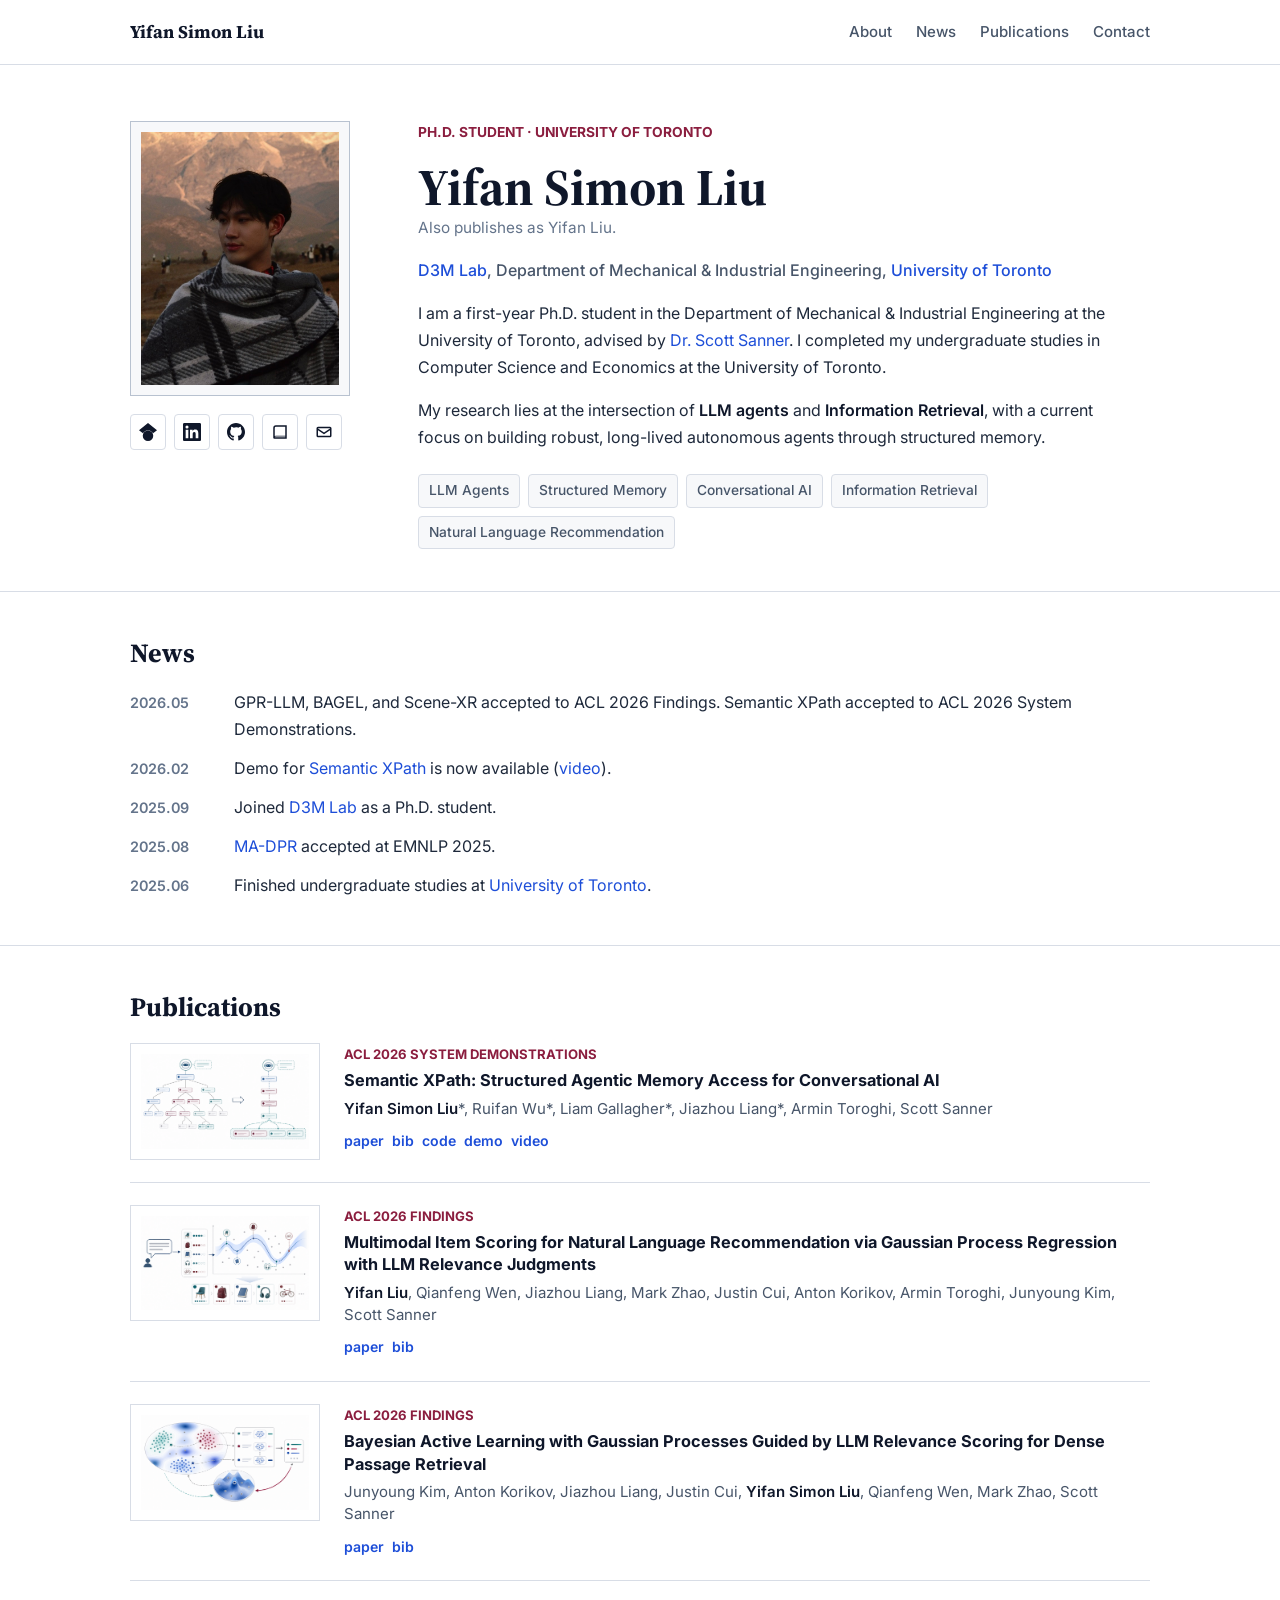
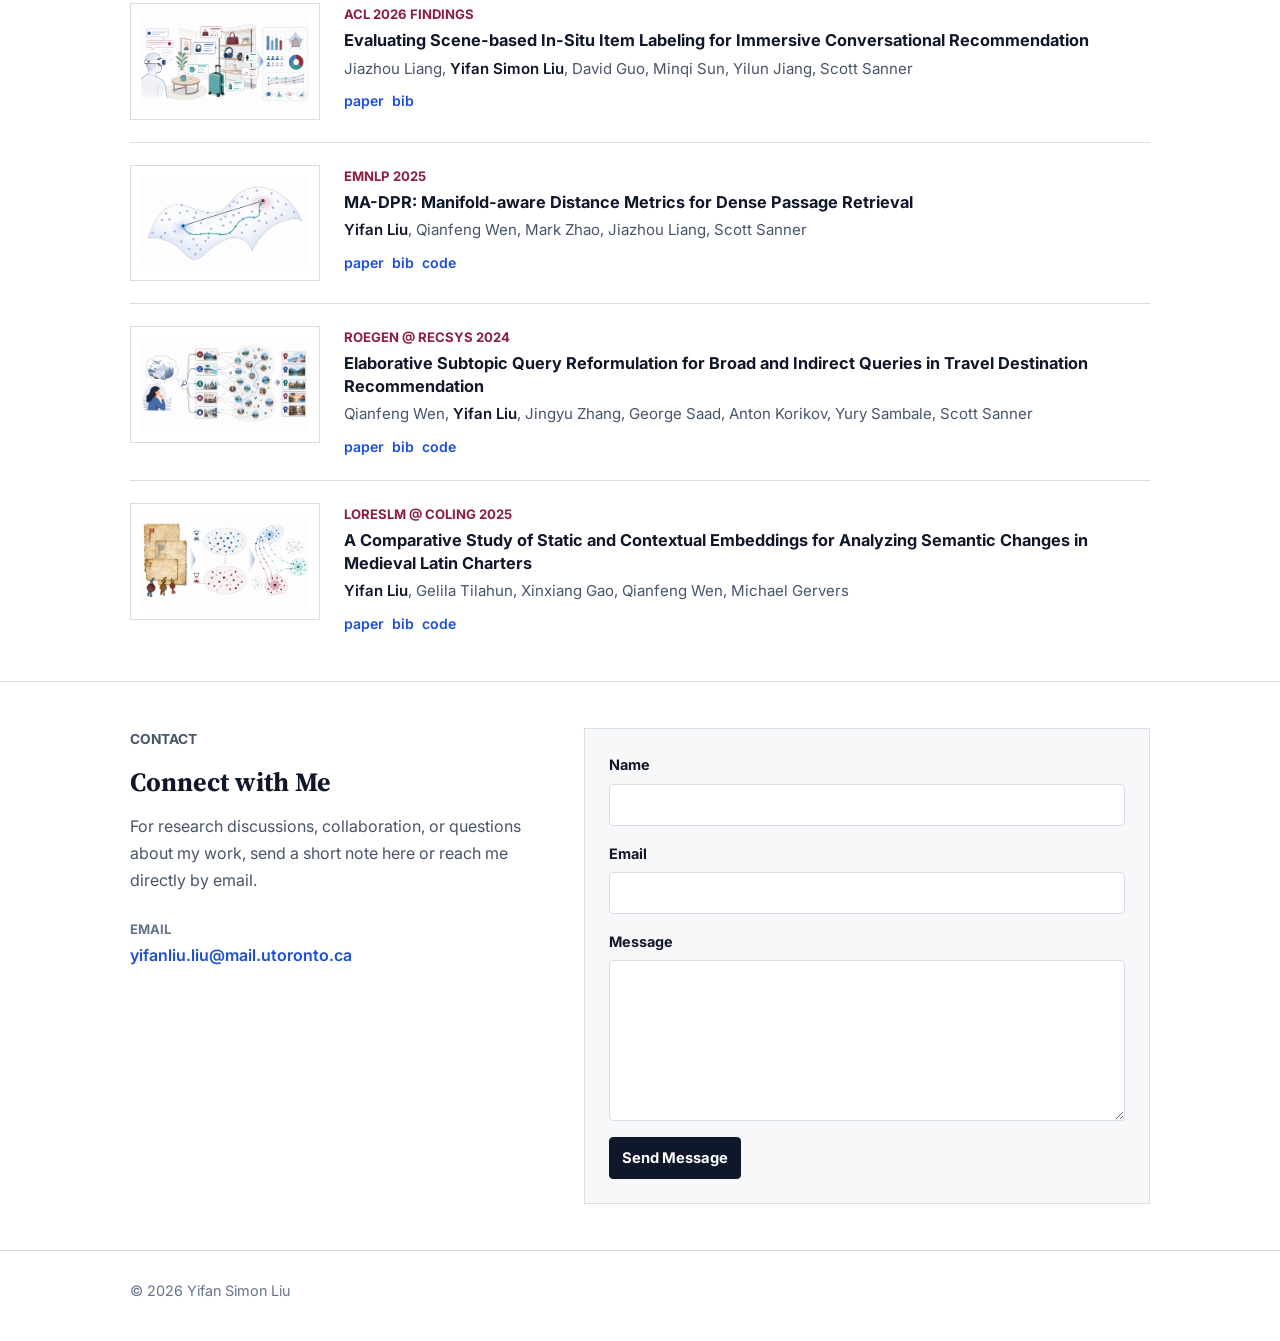
==== commit dc721e14: "Fix contact email address" ====
--- a/index.html
+++ b/index.html
@@ -30,7 +30,7 @@
         "@type": "CollegeOrUniversity",
         "name": "University of Toronto"
       },
-      "email": "mailto:yifan.liu@mail.utoronto.ca",
+      "email": "mailto:yifanliu.liu@mail.utoronto.ca",
       "url": "https://yifanliu2.github.io/",
       "sameAs": [
         "https://github.com/YifanLiu2",
@@ -112,7 +112,7 @@
               <svg viewBox="0 0 24 24" aria-hidden="true"><path d="M6.5 3A3.5 3.5 0 0 0 3 6.5v13A1.5 1.5 0 0 0 4.5 21H21V3H6.5Zm0 2H19v12H6.5A3.48 3.48 0 0 0 5 17.337V6.5A1.5 1.5 0 0 1 6.5 5ZM5 19.5A1.5 1.5 0 0 1 6.5 18H19v1H4.5a.5.5 0 0 1 .5.5Z"/></svg>
               <span class="sr-only">ACL Anthology</span>
             </a>
-            <a class="profile-icon-link" href="mailto:yifan.liu@mail.utoronto.ca" aria-label="Email" title="Email">
+            <a class="profile-icon-link" href="mailto:yifanliu.liu@mail.utoronto.ca" aria-label="Email" title="Email">
               <svg viewBox="0 0 24 24" aria-hidden="true"><path d="M4 5h16a2 2 0 0 1 2 2v10a2 2 0 0 1-2 2H4a2 2 0 0 1-2-2V7a2 2 0 0 1 2-2Zm0 2v.35l8 5.334 8-5.334V7H4Zm16 10V9.754l-7.445 4.963a1 1 0 0 1-1.11 0L4 9.754V17h16Z"/></svg>
               <span class="sr-only">Email</span>
             </a>
@@ -292,11 +292,11 @@
           </p>
           <p class="contact-direct">
             <span>Email</span>
-            <a href="mailto:yifan.liu@mail.utoronto.ca">yifan.liu@mail.utoronto.ca</a>
+            <a href="mailto:yifanliu.liu@mail.utoronto.ca">yifanliu.liu@mail.utoronto.ca</a>
           </p>
         </div>
 
-        <form class="contact-form" action="https://formsubmit.co/yifan.liu@mail.utoronto.ca" method="POST">
+        <form class="contact-form" action="https://formsubmit.co/yifanliu.liu@mail.utoronto.ca" method="POST">
           <input type="hidden" name="_subject" value="New message from yifanliu2.github.io">
           <input type="hidden" name="_template" value="table">
           <input type="hidden" name="_next" value="https://yifanliu2.github.io/?contact=sent#contact">
